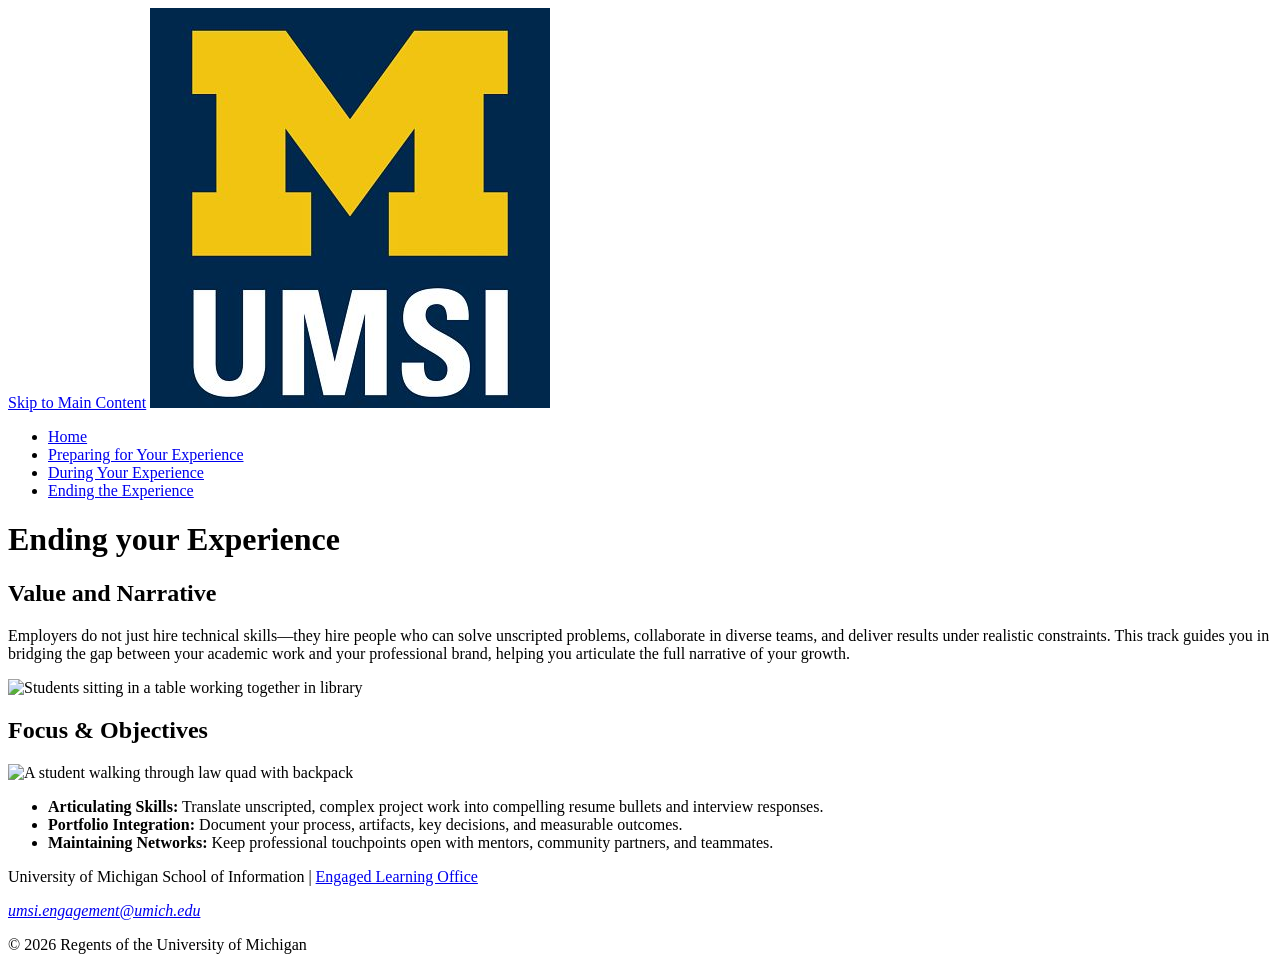
==== ending.html @ 428406ec "Add files via upload" ====
<!DOCTYPE html>
<html lang="en">
<head>
    <meta charset="UTF-8">
    <meta name="viewport" content="width=device-width, initial-scale=1.0">
    <title>Engaged Learning Resources | UMSI</title>

</head>
<body>

    <header>
  <a href = "#main">Skip to Main Content</a>
        <img src="images/UMSI_signature_vertical_informal_solidblue.jpg" alt="UMSI Logo">
        <nav>
            <ul>
                <li><a href = "index.html">Home</a></li>
                <li><a href = "prep.html">Preparing for Your Experience</a></li>
                <li><a href="during.html">During Your Experience</a></li>
                <li><a href="ending.html">Ending the Experience</a></li>
            </ul>
        </nav>
    <h1>Ending your Experience</h1>

    </header>
    <main id="main">
    <section>
      <h2>Value and Narrative</h2>
      <p>
        Employers do not just hire technical skills—they hire people who can solve unscripted problems, collaborate in diverse teams, and deliver results under realistic constraints. 
        This track guides you in bridging the gap between your academic work and your professional brand, helping you articulate the full narrative of your growth.
      </p>

    <img src="images/ending-pic2.jpg" alt="Students sitting in a table working together in library"
        width="500"
        height="700">
    </section>

<section>
    <h2>Focus & Objectives </h2>

    <img src="images/ending-pic1.jpg" alt="A student walking through law quad with backpack"
        width="500"
        height="700">

    <ul>
        <li><strong>Articulating Skills:</strong> Translate unscripted, complex project work into compelling resume bullets and interview responses.</li>
        <li><strong>Portfolio Integration:</strong> Document your process, artifacts, key decisions, and measurable outcomes.</li>
        <li><strong>Maintaining Networks:</strong> Keep professional touchpoints open with mentors, community partners, and teammates.</li>
    </ul>
</section>

        <!-- Content taken & modified from UMGPT with the prompt, "Write me a webpage of intro content to help meet the following requirements - this is for the home page": and then pasted in the client objectives & project requirements"
        UMGPT. (2026). UMGPT ( GPT-5.6 Sol September 7th version) [Large language model]. -->
    </main>
    <footer>
        <p>University of Michigan School of Information | <a href="https://www.si.umich.edu/programs/engaged-learning/about-engaged-learning-office">Engaged Learning Office </a></p>
      <address>
        <a href="mailto:umsi.engagement@umich.edu">umsi.engagement@umich.edu</a>
      </address>
      <p>&copy; 2026 Regents of the University of Michigan</p>
    </footer>
</body>
</html>
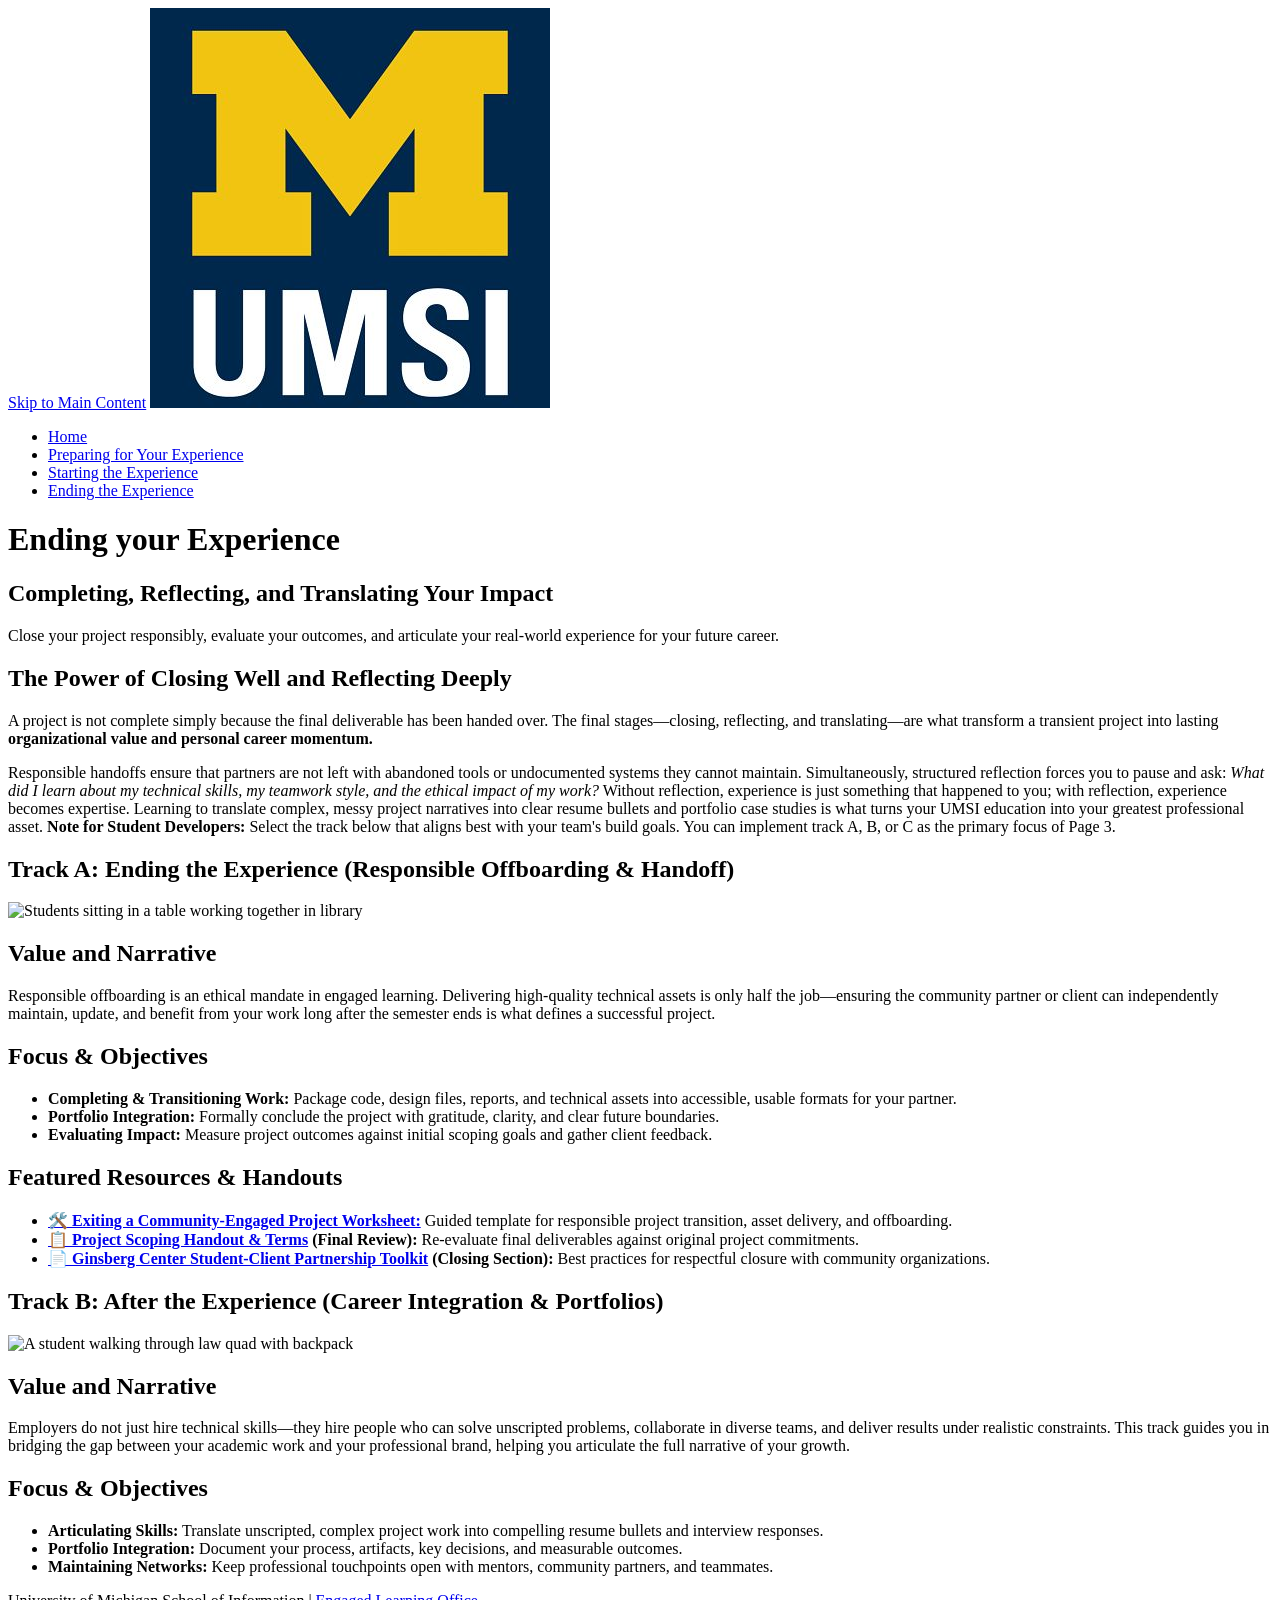
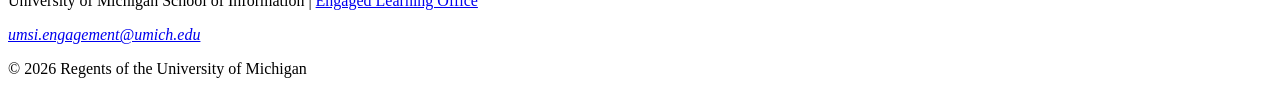
==== commit 886e6dc1: "Add files via upload" ====
--- a/ending.html
+++ b/ending.html
@@ -15,38 +15,85 @@
             <ul>
                 <li><a href = "index.html">Home</a></li>
                 <li><a href = "prep.html">Preparing for Your Experience</a></li>
-                <li><a href="during.html">During Your Experience</a></li>
-                <li><a href="ending.html">Ending the Experience</a></li>
+                <li><a href = "starting.html">Starting the Experience</a></li>
+                <li><a href = "ending.html">Ending the Experience</a></li>
             </ul>
         </nav>
     <h1>Ending your Experience</h1>
 
     </header>
     <main id="main">
+        <section>
+            <h2>Completing, Reflecting, and Translating Your Impact</h2>
+            <p> Close your project responsibly, evaluate your outcomes, and articulate your real-world experience for your future career.</p>
+        </section>
+
+        <section>
+            <h2>The Power of Closing Well and Reflecting Deeply</h2>
+            <p>A project is not complete simply because the final deliverable has been handed over. The final stages—closing, reflecting, and translating—are what transform a transient project into lasting <strong>organizational value and personal career momentum.</strong></p>
+
+            <p>Responsible handoffs ensure that partners are not left with abandoned tools or undocumented systems they cannot maintain. Simultaneously, structured reflection forces you to pause and ask: <i>What did I learn about my technical skills, my teamwork style, and the ethical impact of my work?</i> Without reflection, experience is just something that happened to you; with reflection, experience becomes expertise. 
+                Learning to translate complex, messy project narratives into clear resume bullets and portfolio case studies is what turns your UMSI education into your greatest professional asset.
+                <strong>Note for Student Developers:</strong> Select the track below that aligns best with your team's build goals. You can implement track A, B, or C as the primary focus of Page 3.
+            </p>
+        </section>
+
     <section>
+      <h2>Track A: Ending the Experience (Responsible Offboarding & Handoff)</h2>
+
+      <img src="images/ending-pic2.jpg" alt="Students sitting in a table working together in library"
+      width="500"
+      height="700">
+
       <h2>Value and Narrative</h2>
       <p>
-        Employers do not just hire technical skills—they hire people who can solve unscripted problems, collaborate in diverse teams, and deliver results under realistic constraints. 
-        This track guides you in bridging the gap between your academic work and your professional brand, helping you articulate the full narrative of your growth.
+        Responsible offboarding is an ethical mandate in engaged learning. Delivering high-quality technical assets is only half the job—ensuring the community partner or client can independently maintain, update, and benefit from your work long after the semester ends is what defines a successful project.
       </p>
-
-    <img src="images/ending-pic2.jpg" alt="Students sitting in a table working together in library"
-        width="500"
-        height="700">
     </section>
 
 <section>
     <h2>Focus & Objectives </h2>
 
-    <img src="images/ending-pic1.jpg" alt="A student walking through law quad with backpack"
-        width="500"
-        height="700">
+    <ul>
+        <li><strong>Completing & Transitioning Work:</strong> Package code, design files, reports, and technical assets into accessible, usable formats for your partner.</li>
+        <li><strong>Portfolio Integration:</strong> Formally conclude the project with gratitude, clarity, and clear future boundaries.</li>
+        <li><strong>Evaluating Impact:</strong> Measure project outcomes against initial scoping goals and gather client feedback.</li>
+    </ul>
+</section>
+
+<section>
+    <h2>Featured Resources & Handouts</h2>
 
     <ul>
-        <li><strong>Articulating Skills:</strong> Translate unscripted, complex project work into compelling resume bullets and interview responses.</li>
-        <li><strong>Portfolio Integration:</strong> Document your process, artifacts, key decisions, and measurable outcomes.</li>
-        <li><strong>Maintaining Networks:</strong> Keep professional touchpoints open with mentors, community partners, and teammates.</li>
+        <li><strong><a href="https://docs.google.com/document/d/1-gfg_EZ3T8pa3T0a130Qvtpl1bYoLOVEHSNpGHcJtFA/edit?usp=drive_link">🛠️ Exiting a Community-Engaged Project Worksheet:</a></strong> Guided template for responsible project transition, asset delivery, and offboarding.</li>
+        <li><strong><a href="https://docs.google.com/document/d/1TrEDolwmOIlXgYgAP9VvlOGoYOwFfe6KxzZOgZSVYVw/edit?usp=drive_link">📋 Project Scoping Handout & Terms</a> (Final Review):</strong> Re-evaluate final deliverables against original project commitments.</li>
+        <li><strong><a href="https://ginsberg.umich.edu/article/campus-community-partnerships-toolkit">📄 Ginsberg Center Student-Client Partnership Toolkit</a> (Closing Section):</strong> Best practices for respectful closure with community organizations.</li>
     </ul>
+</section>
+
+<section>
+    <h2>Track B: After the Experience (Career Integration & Portfolios)</h2>
+
+    <img src="images/ending-pic1.jpg" alt="A student walking through law quad with backpack"
+      width="500"
+      height="700">
+
+    <h2>Value and Narrative</h2>
+    <p>
+      Employers do not just hire technical skills—they hire people who can solve unscripted problems, collaborate in diverse teams, and deliver results under realistic constraints. 
+      This track guides you in bridging the gap between your academic work and your professional brand, helping you articulate the full narrative of your growth.
+    </p>
+
+  </section>
+
+<section>
+  <h2>Focus & Objectives </h2>
+
+  <ul>
+      <li><strong>Articulating Skills:</strong> Translate unscripted, complex project work into compelling resume bullets and interview responses.</li>
+      <li><strong>Portfolio Integration:</strong> Document your process, artifacts, key decisions, and measurable outcomes.</li>
+      <li><strong>Maintaining Networks:</strong> Keep professional touchpoints open with mentors, community partners, and teammates.</li>
+  </ul>
 </section>
 
         <!-- Content taken & modified from UMGPT with the prompt, "Write me a webpage of intro content to help meet the following requirements - this is for the home page": and then pasted in the client objectives & project requirements"
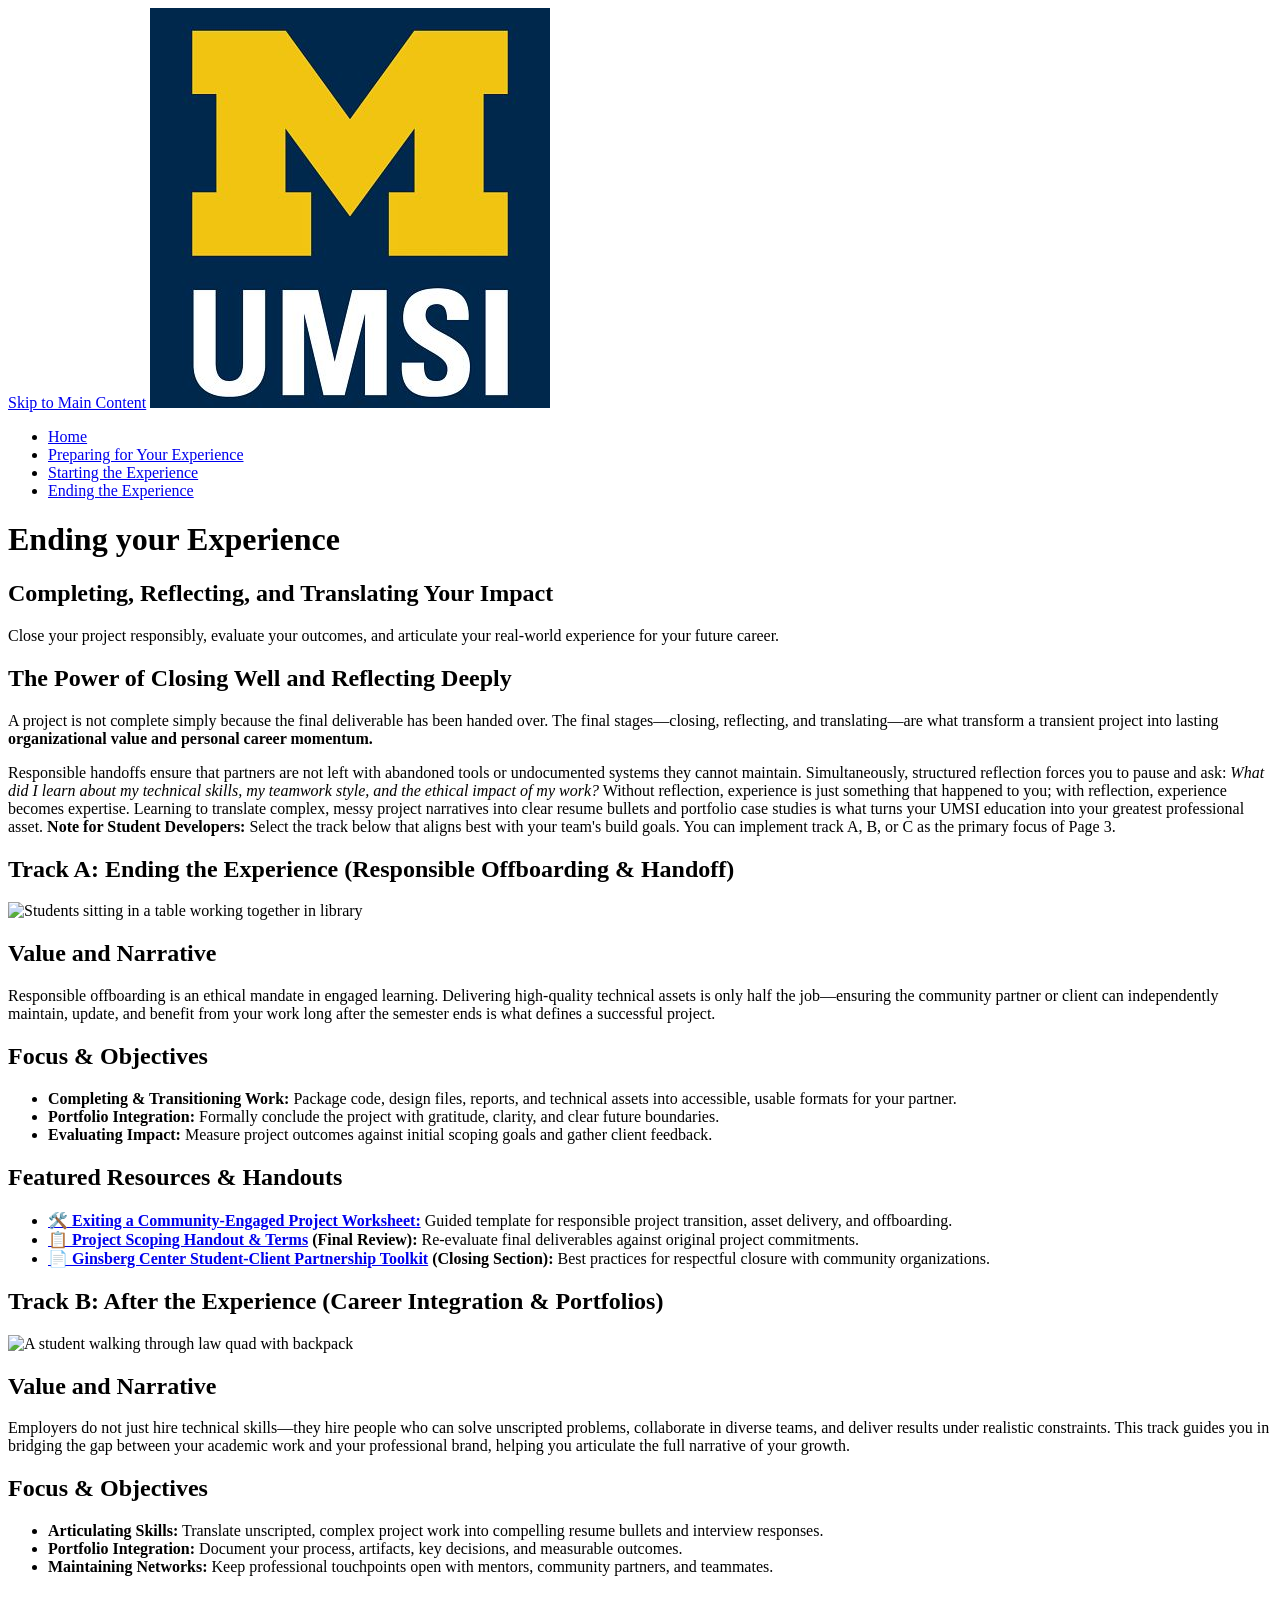
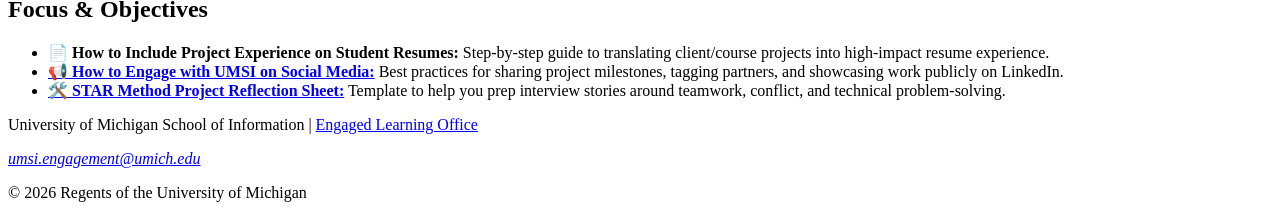
==== commit 0964f8d5: "Add files via upload" ====
--- a/ending.html
+++ b/ending.html
@@ -27,6 +27,7 @@
             <h2>Completing, Reflecting, and Translating Your Impact</h2>
             <p> Close your project responsibly, evaluate your outcomes, and articulate your real-world experience for your future career.</p>
         </section>
+
 
         <section>
             <h2>The Power of Closing Well and Reflecting Deeply</h2>
@@ -95,6 +96,15 @@
       <li><strong>Maintaining Networks:</strong> Keep professional touchpoints open with mentors, community partners, and teammates.</li>
   </ul>
 </section>
+<section>
+    <h2>Focus & Objectives </h2>
+
+    <ul>
+        <li><strong><a heref="https://docs.google.com/document/d/1mjyX6jgqXFrY7SFYaA3J2cTh1ZnHH0FKF5aUKfXzXKo/edit?tab=t.0">📄 How to Include Project Experience on Student Resumes:</a></strong>  Step-by-step guide to translating client/course projects into high-impact resume experience.</li>
+        <li><strong><a href="📢 How to Engage with UMSI on Social Media:">📢 How to Engage with UMSI on Social Media:</a></strong> Best practices for sharing project milestones, tagging partners, and showcasing work publicly on LinkedIn.</li>
+        <li><strong><a href="https://careercenter.umich.edu/content/interviewing-resources">🛠️ STAR Method Project Reflection Sheet:</a></strong> Template to help you prep interview stories around teamwork, conflict, and technical problem-solving.</li>
+    </ul>
+</section>
 
         <!-- Content taken & modified from UMGPT with the prompt, "Write me a webpage of intro content to help meet the following requirements - this is for the home page": and then pasted in the client objectives & project requirements"
         UMGPT. (2026). UMGPT ( GPT-5.6 Sol September 7th version) [Large language model]. -->
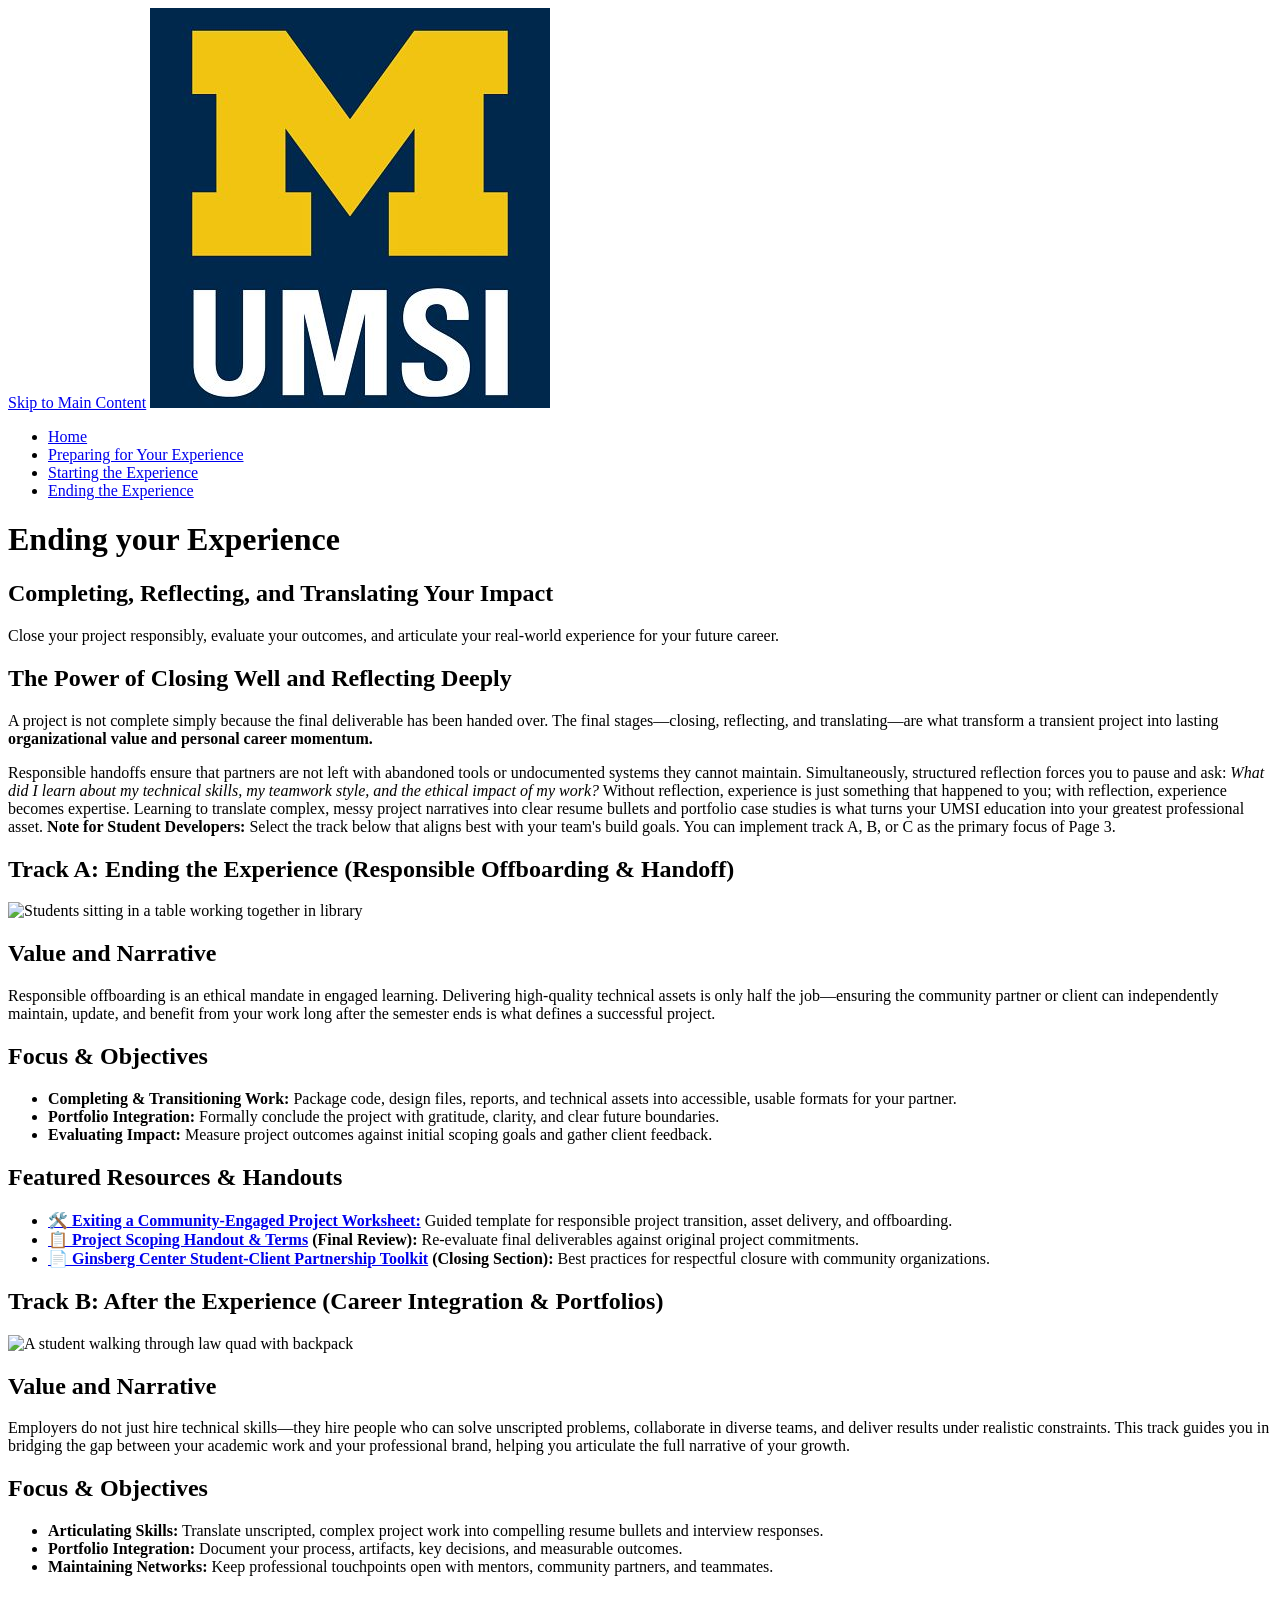
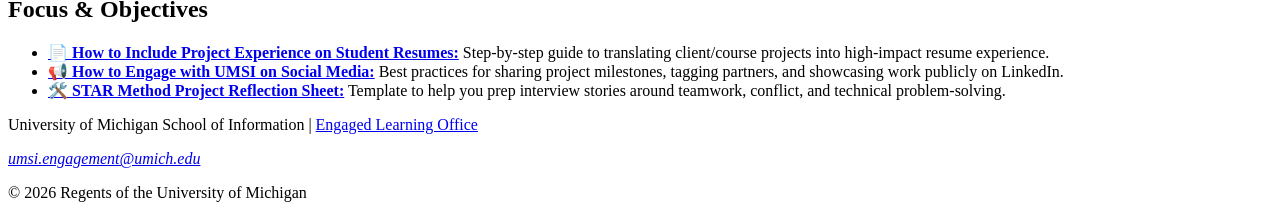
==== commit 1b520a52: "Add files via upload" ====
--- a/ending.html
+++ b/ending.html
@@ -100,8 +100,8 @@
     <h2>Focus & Objectives </h2>
 
     <ul>
-        <li><strong><a heref="https://docs.google.com/document/d/1mjyX6jgqXFrY7SFYaA3J2cTh1ZnHH0FKF5aUKfXzXKo/edit?tab=t.0">📄 How to Include Project Experience on Student Resumes:</a></strong>  Step-by-step guide to translating client/course projects into high-impact resume experience.</li>
-        <li><strong><a href="📢 How to Engage with UMSI on Social Media:">📢 How to Engage with UMSI on Social Media:</a></strong> Best practices for sharing project milestones, tagging partners, and showcasing work publicly on LinkedIn.</li>
+        <li><strong><a href="https://docs.google.com/document/d/1mjyX6jgqXFrY7SFYaA3J2cTh1ZnHH0FKF5aUKfXzXKo/edit?tab=t.0">📄 How to Include Project Experience on Student Resumes:</a></strong>  Step-by-step guide to translating client/course projects into high-impact resume experience.</li>
+        <li><strong><a href="https://docs.google.com/document/d/1jwQg_Y4jECLPHqcyOtJtDTK5x-68KstexfPbh6jXHnA/edit?tab=t.0">📢 How to Engage with UMSI on Social Media:</a></strong> Best practices for sharing project milestones, tagging partners, and showcasing work publicly on LinkedIn.</li>
         <li><strong><a href="https://careercenter.umich.edu/content/interviewing-resources">🛠️ STAR Method Project Reflection Sheet:</a></strong> Template to help you prep interview stories around teamwork, conflict, and technical problem-solving.</li>
     </ul>
 </section>
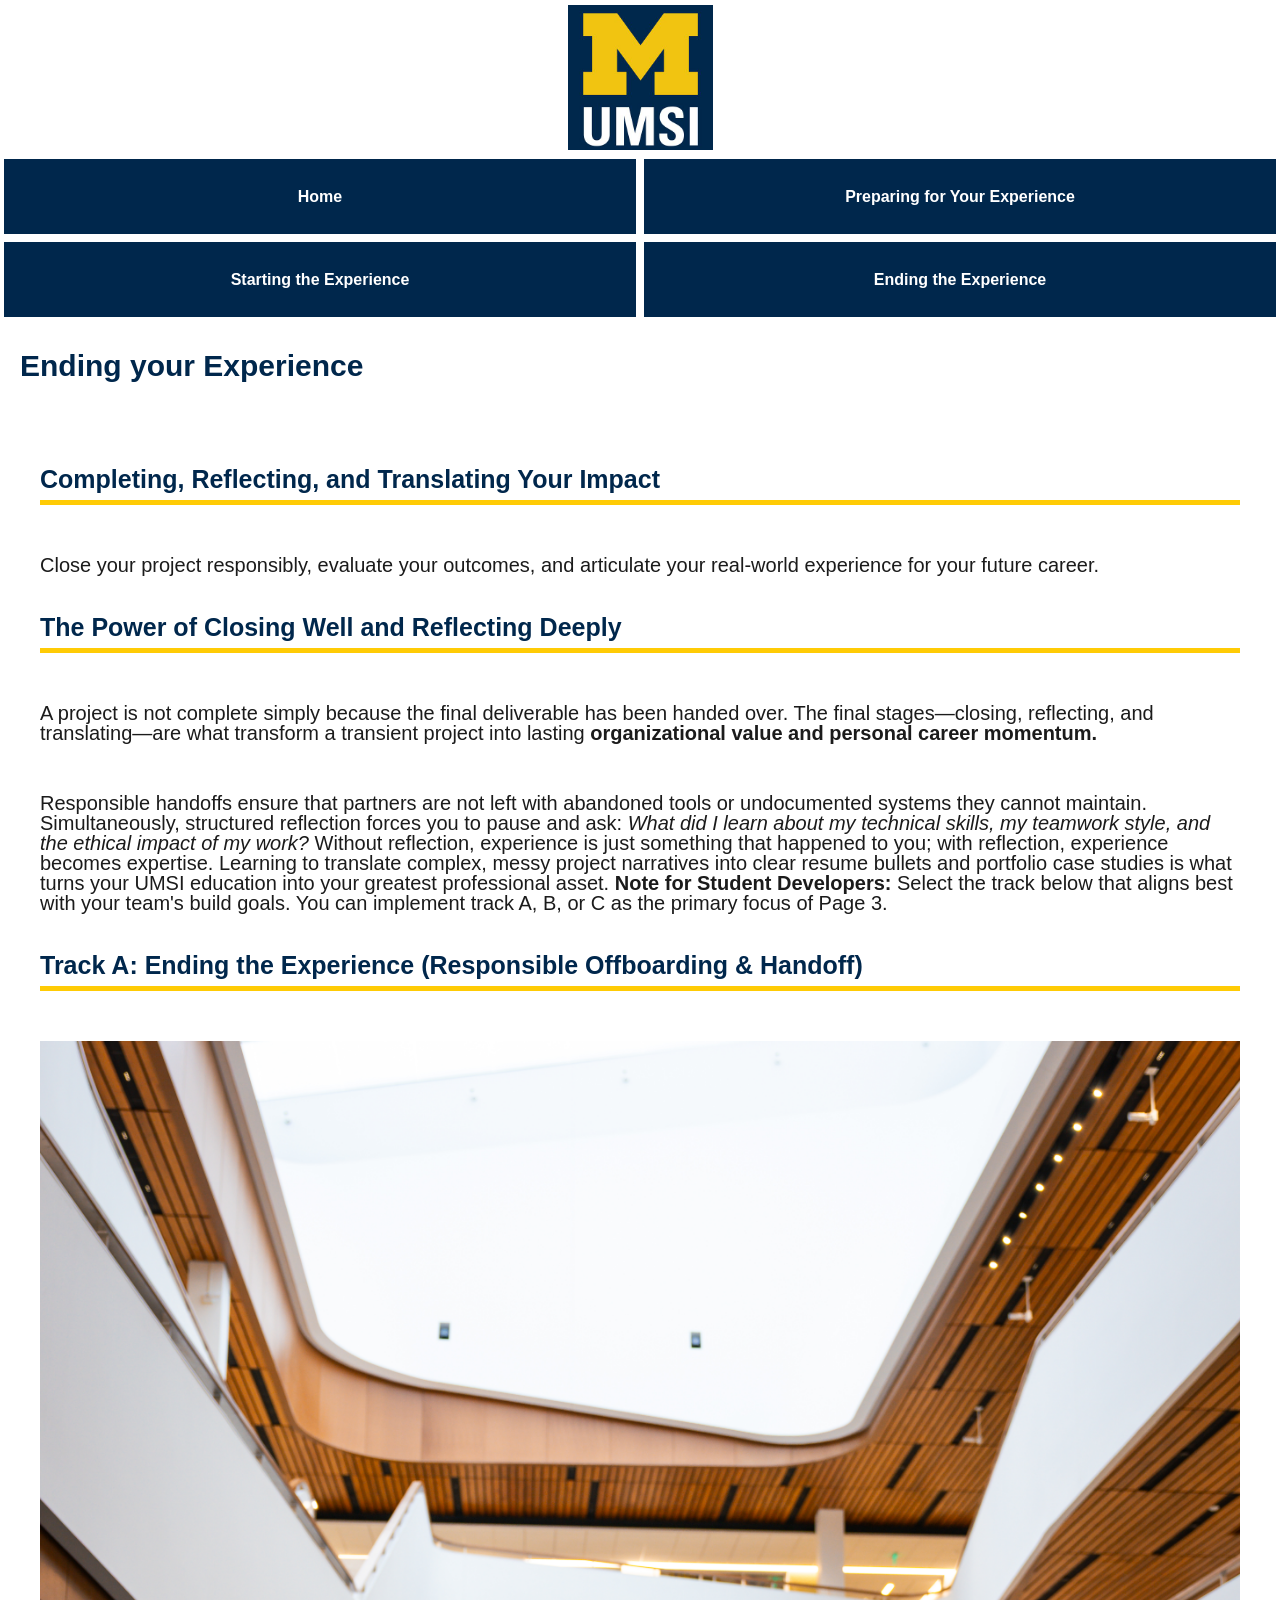
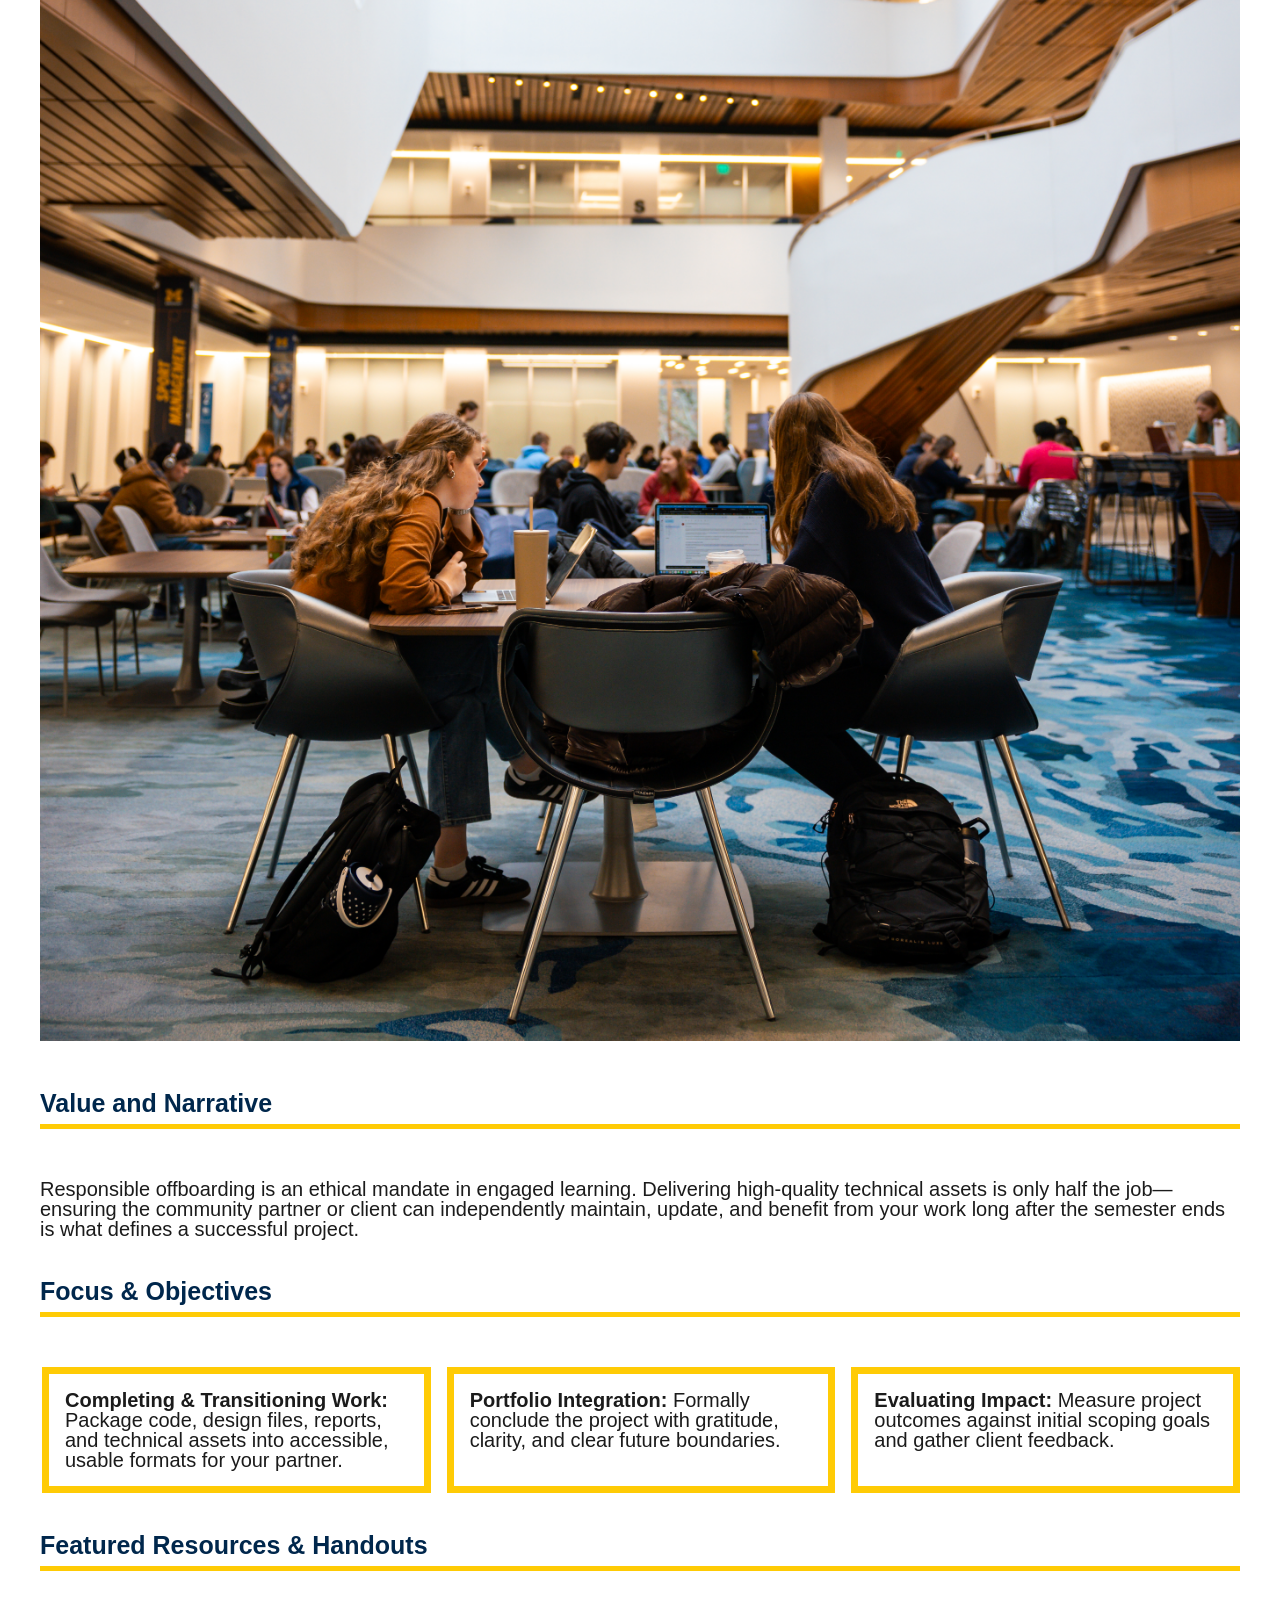
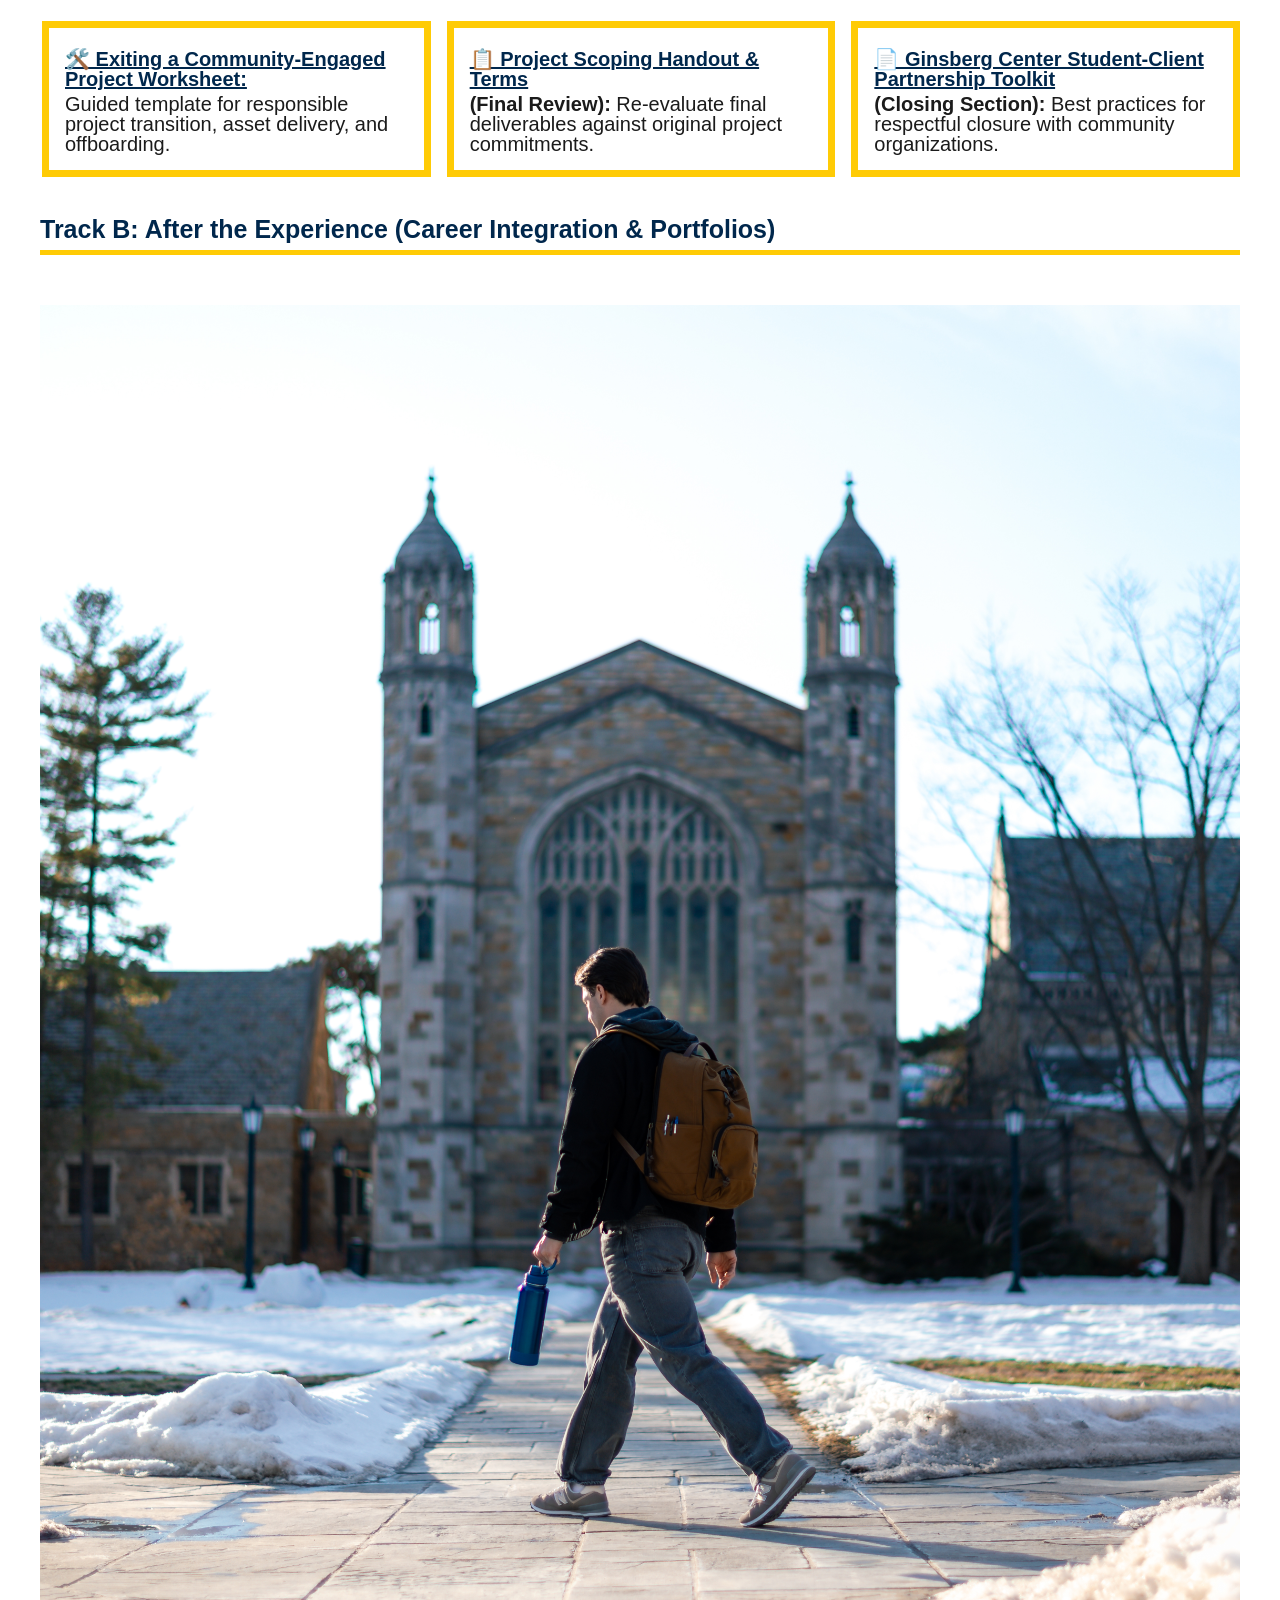
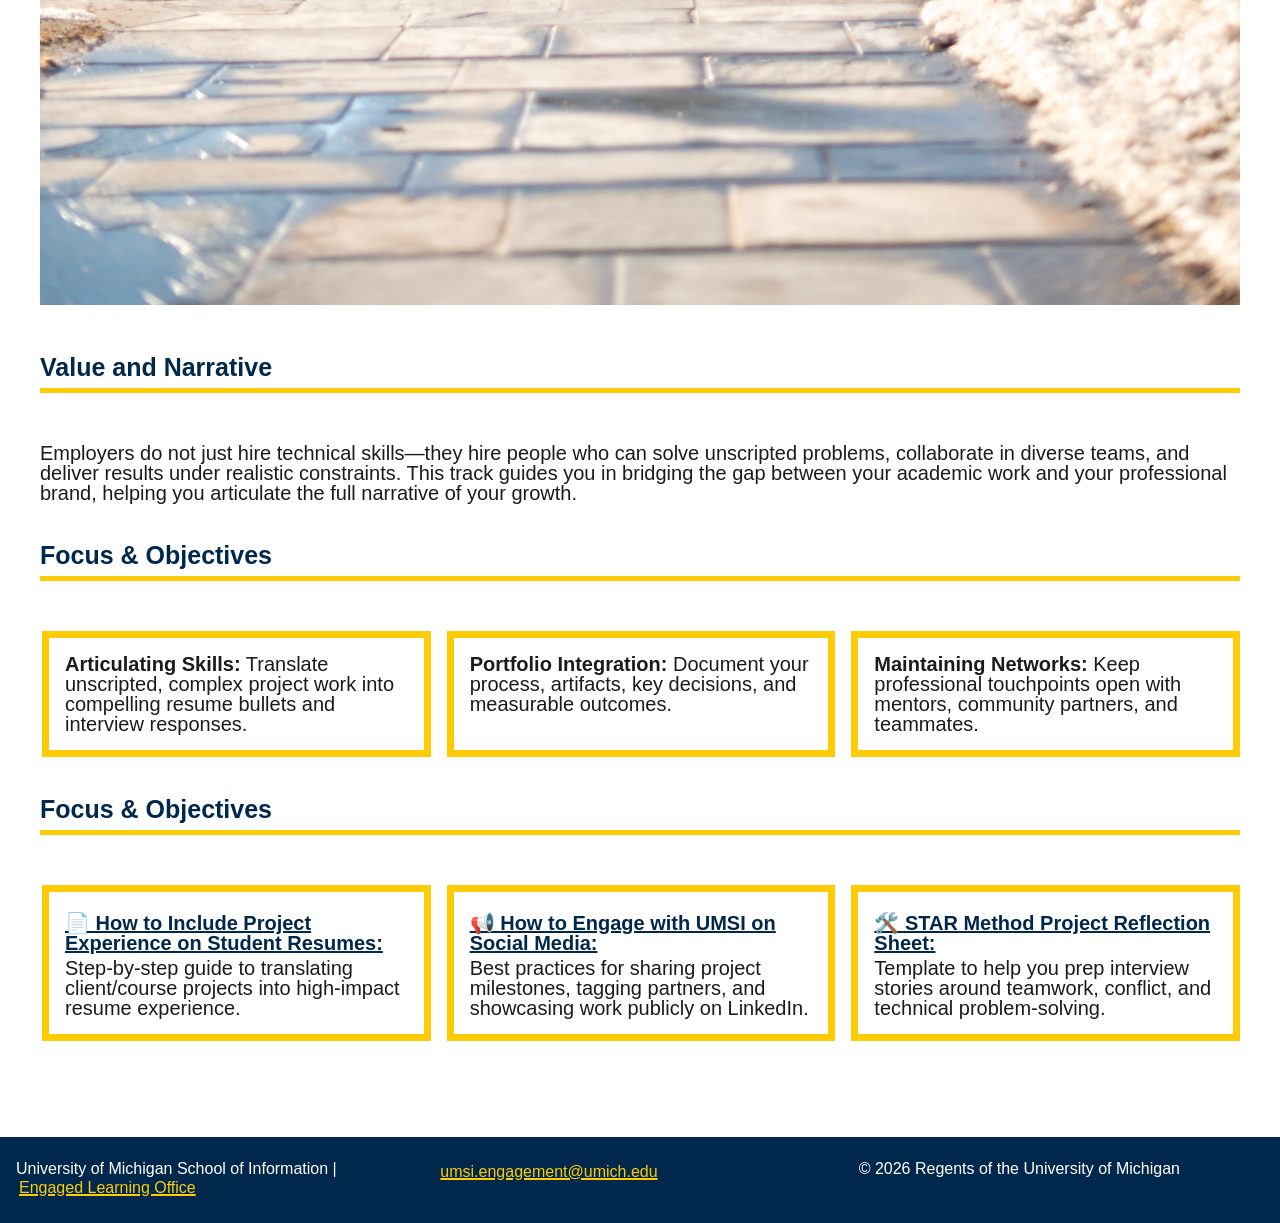
==== commit d5755633: "Add files via upload" ====
--- a/ending.html
+++ b/ending.html
@@ -3,6 +3,8 @@
 <head>
     <meta charset="UTF-8">
     <meta name="viewport" content="width=device-width, initial-scale=1.0">
+    <link rel="stylesheet" href="css/html5reset.css">
+    <link rel="stylesheet" href="css/style.css">
     <title>Engaged Learning Resources | UMSI</title>
 
 </head>
@@ -111,10 +113,10 @@
     </main>
     <footer>
         <p>University of Michigan School of Information | <a href="https://www.si.umich.edu/programs/engaged-learning/about-engaged-learning-office">Engaged Learning Office </a></p>
-      <address>
-        <a href="mailto:umsi.engagement@umich.edu">umsi.engagement@umich.edu</a>
-      </address>
-      <p>&copy; 2026 Regents of the University of Michigan</p>
+    <address>
+        <a href="mailto:umsi.engagement@umich.edu"> umsi.engagement@umich.edu</a>
+    </address>
+    <p>&copy; 2026 Regents of the University of Michigan</p>
     </footer>
 </body>
 </html>
--- a/css/style.css
+++ b/css/style.css
@@ -0,0 +1,320 @@
+body {
+  font-size: 100%;
+  scroll-behavior: smooth;
+  font-family: "Open Sans", "Segoe UI", sans-serif;
+  font-size: 20px;   
+  color: #1b1b1b;
+}
+
+header {
+  display: grid;
+  grid-template-columns: 1fr;
+}
+
+header > a:first-of-type {
+  position: absolute;
+  left: 3px;
+  top: -65px;
+  z-index: 100;
+  padding: 8px 1px;
+  background: #ffcb05;
+  color: #00274c;
+  font-weight: 800;
+}
+
+header > a:first-of-type:focus {
+  top: 8px;
+}
+
+header img {
+  width: 145px;
+  max-width: 80%;
+  padding: 5px;
+  height: auto;
+  margin: 0 auto;
+}
+
+header h1 {
+  padding: 30px 20px;
+}
+
+h1, h2, h3 {
+  font-family: "Open Sans", "Segoe UI", sans-serif;
+  color: #00274c;
+}
+
+h1 { 
+  font-size: 30px; 
+  font-weight: 800; 
+}
+
+h2 { 
+  font-size: 25px;  
+  font-weight: 800; 
+}
+
+h3 { 
+  font-size: 20px; 
+  font-weight: 800; 
+}
+
+nav {
+  background: #00274c;
+}
+
+nav ul{
+  display: grid;
+  grid-template-columns: 1fr 1fr;
+}
+
+nav a {
+  display: grid;
+  place-items: center;
+  min-height: 45px;           
+  padding: 15px 10px;
+  background: #00274c;
+  color: white;
+  font-size: 16px;
+  font-weight: 800;
+  text-decoration: none;
+  border: 4px solid white;
+}
+
+nav a:hover {
+  background:#ffcb05;
+  color: #00274c;
+}
+
+nav a:focus {
+  outline: 5px solid #ffcb05;
+  outline-offset: -5px;
+}
+
+main {
+  width: 100%;
+  max-width: 75rem;
+  margin: 0 auto;
+  padding: 16px;
+}
+
+main section {
+  display: grid;
+  grid-template-columns: repeat(auto-fit, minmax(min(100%, 225px), 1fr));
+  column-gap: 20px;
+  row-gap: 24px;
+  margin-block: 40px;
+  align-items: start;
+  gap: 50px;
+}
+
+main section > h2, main section > p, main section > img,
+main section > iframe, main section > ul, main section > ol,
+main section > section, main section > aside {
+  grid-column: 1 / -1;
+}
+
+main section section {
+  margin-block: 24px;
+}
+
+main section > h2 {
+  padding-bottom: 8px;
+  border-bottom: 5px solid #ffcb05;
+}
+
+main img {
+  display: block;
+  width: 100%;
+  max-width: 100%;
+  height: auto;                
+}
+
+a {
+  color: #00274c;
+  text-decoration: underline;
+  text-underline-offset: 1px;
+  text-decoration-thickness: 2px;
+}
+
+a:hover {
+  background: #ffcb05;
+}
+
+a:focus,
+iframe:focus{
+  outline: 2px solid #00274c;
+  outline-offset: 2px;
+  box-shadow: 0 0 0 1px #ffcb05;
+}
+
+iframe {
+  display: block;
+  width: 100%;
+  max-width: 100%;
+  height: auto;
+  aspect-ratio: 16 / 9;
+}
+
+main ul,
+main ol {
+  padding-left: 24px;
+}
+
+main li {
+  margin-bottom: 8px;
+  padding-left: 4px;
+}
+
+  
+main section > ul:not(article ul) {
+  display: grid;
+  grid-template-columns: repeat(auto-fit, minmax(min(100%, 16rem), 1fr));
+  gap: 16px;
+  padding-left: 2px;
+  list-style: none;
+}
+
+  main section > ul:not(article ul) > li {
+  margin: 0;
+  padding: 16px;
+  border: 7px solid #ffcb05;
+}
+
+main li a {
+  display: inline-block;
+  padding-block: 5px;
+}
+
+article {
+  height: 100%;
+  display: grid;
+  align-content: start;
+  gap: 8px;
+  padding: 9px;
+  border: 7px solid #ffcb05;
+}
+
+article h3 { 
+  margin-bottom: 8px;
+}
+
+main section > article:has(ul, ol) {
+  grid-column: 1 / -1;
+}
+
+article > a {
+  display: grid;
+  place-items: center;
+  min-height: 48px;
+  margin-top: 8px;
+  padding: 10px 16px;
+  background: #00274c;
+  color: white;
+  font-weight: 700;
+  text-align: center;
+  text-decoration: none;
+}
+
+article > a:hover {
+  background: #ffcb05;
+  color: #00274c;
+}
+
+article h3 a {
+  display: inline-block;
+  padding-block: 5px;
+}
+
+aside {
+  display: grid;
+  gap: 16px;
+  padding: 25px 16px;
+  border: 5px #00274c solid;
+  color: #00274c;
+}
+
+aside h2 {
+  color: #00274c;
+  border-bottom: 5px solid #ffcb05;
+  padding-bottom: 8px;
+}
+
+aside p { 
+  margin: 10px; 
+}
+
+aside div a {
+  display: grid;
+  place-items: center;
+  min-height: 48px;
+  padding: 10px 16px;
+  border: 5px solid #ffcb05;
+  color: #00274c;
+  font-weight: 700;
+  text-align: center;
+  text-decoration: none;
+}
+  
+aside div a:hover {
+  background: #ffcb05;
+}
+
+aside a {
+  color: #00274c;
+  font-weight: bold; 
+}
+
+aside a:hover {
+  color: #00274c;
+}
+
+aside a:focus {
+  outline-color: white;
+}
+  
+footer {
+  display: grid;
+  grid-template-columns: repeat(auto-fit, minmax(min(100%, 14rem), 1fr));
+  gap: 16px;
+  margin-top: 40px;
+  padding: 24px  16px;
+  background: #00274c;
+  color: white;
+  font-size: 16px;
+}
+
+footer p { 
+  margin: 0; 
+}
+
+footer address {
+  font-style: normal;
+}
+
+footer a {
+  display: inline-block;
+  padding-block: 5px;
+  padding: 3px;
+  color: #ffcb05;
+}
+
+footer a:hover {
+  background:#ffcb05;
+  color: #00274c;
+}
+
+footer a:focus {
+  outline-color: white;
+  box-shadow: none;
+}
+
+@media (prefers-reduced-motion: reduce) {
+  html { 
+    scroll-behavior: auto; 
+  }
+  * { 
+    transition: none !important; 
+    animation: none !important; 
+  }
+}
+
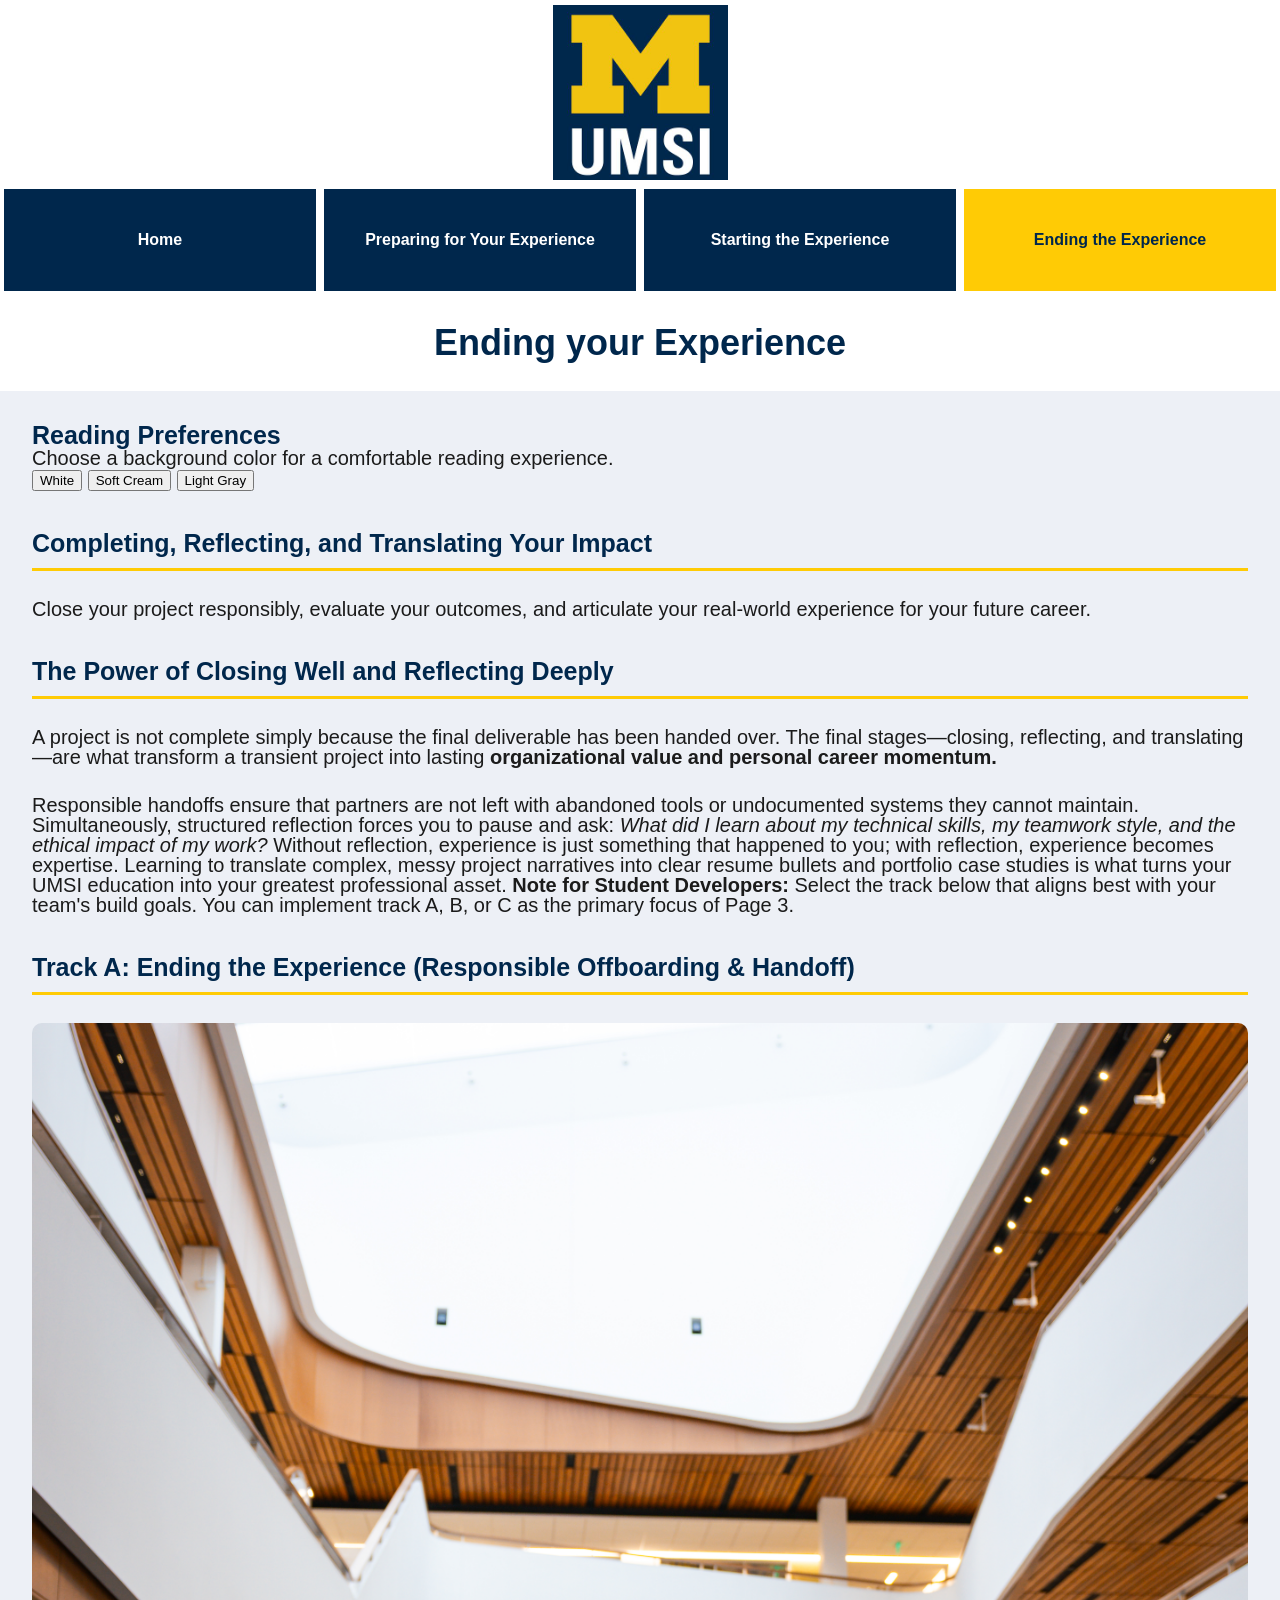
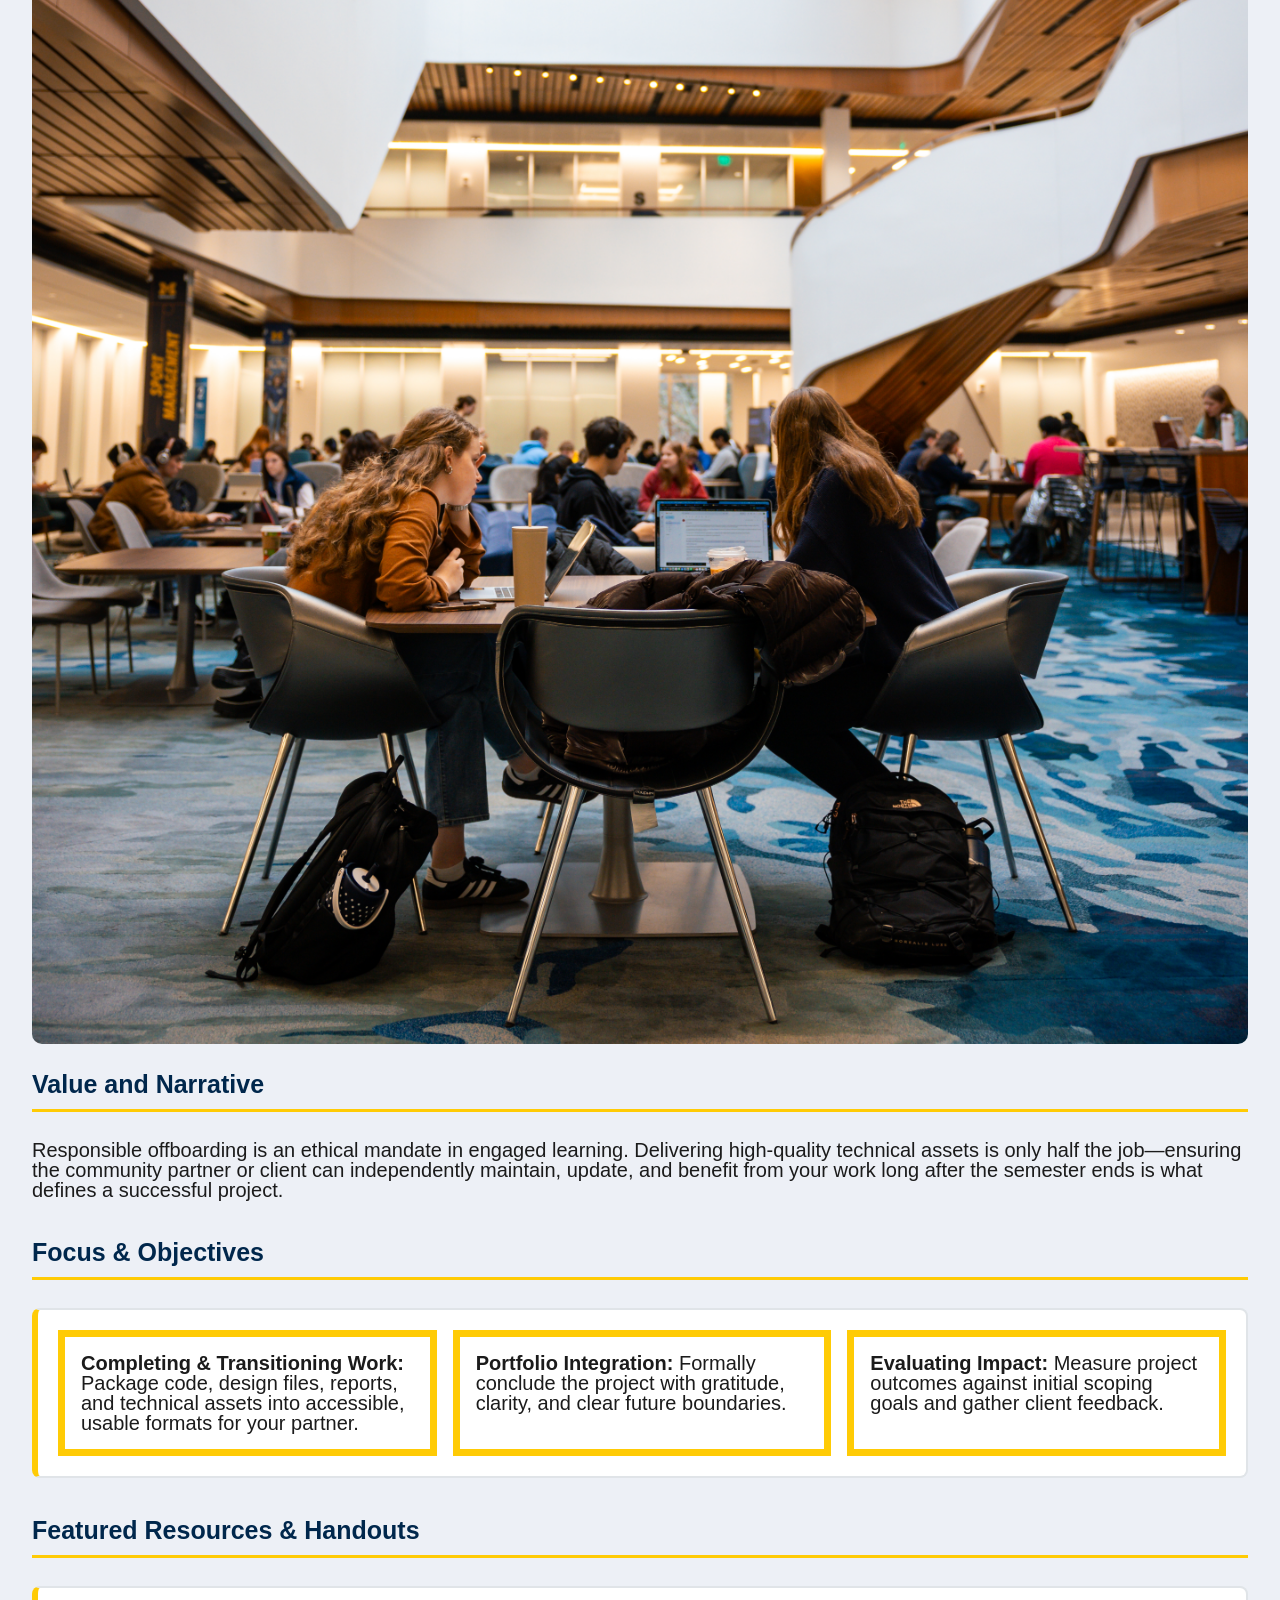
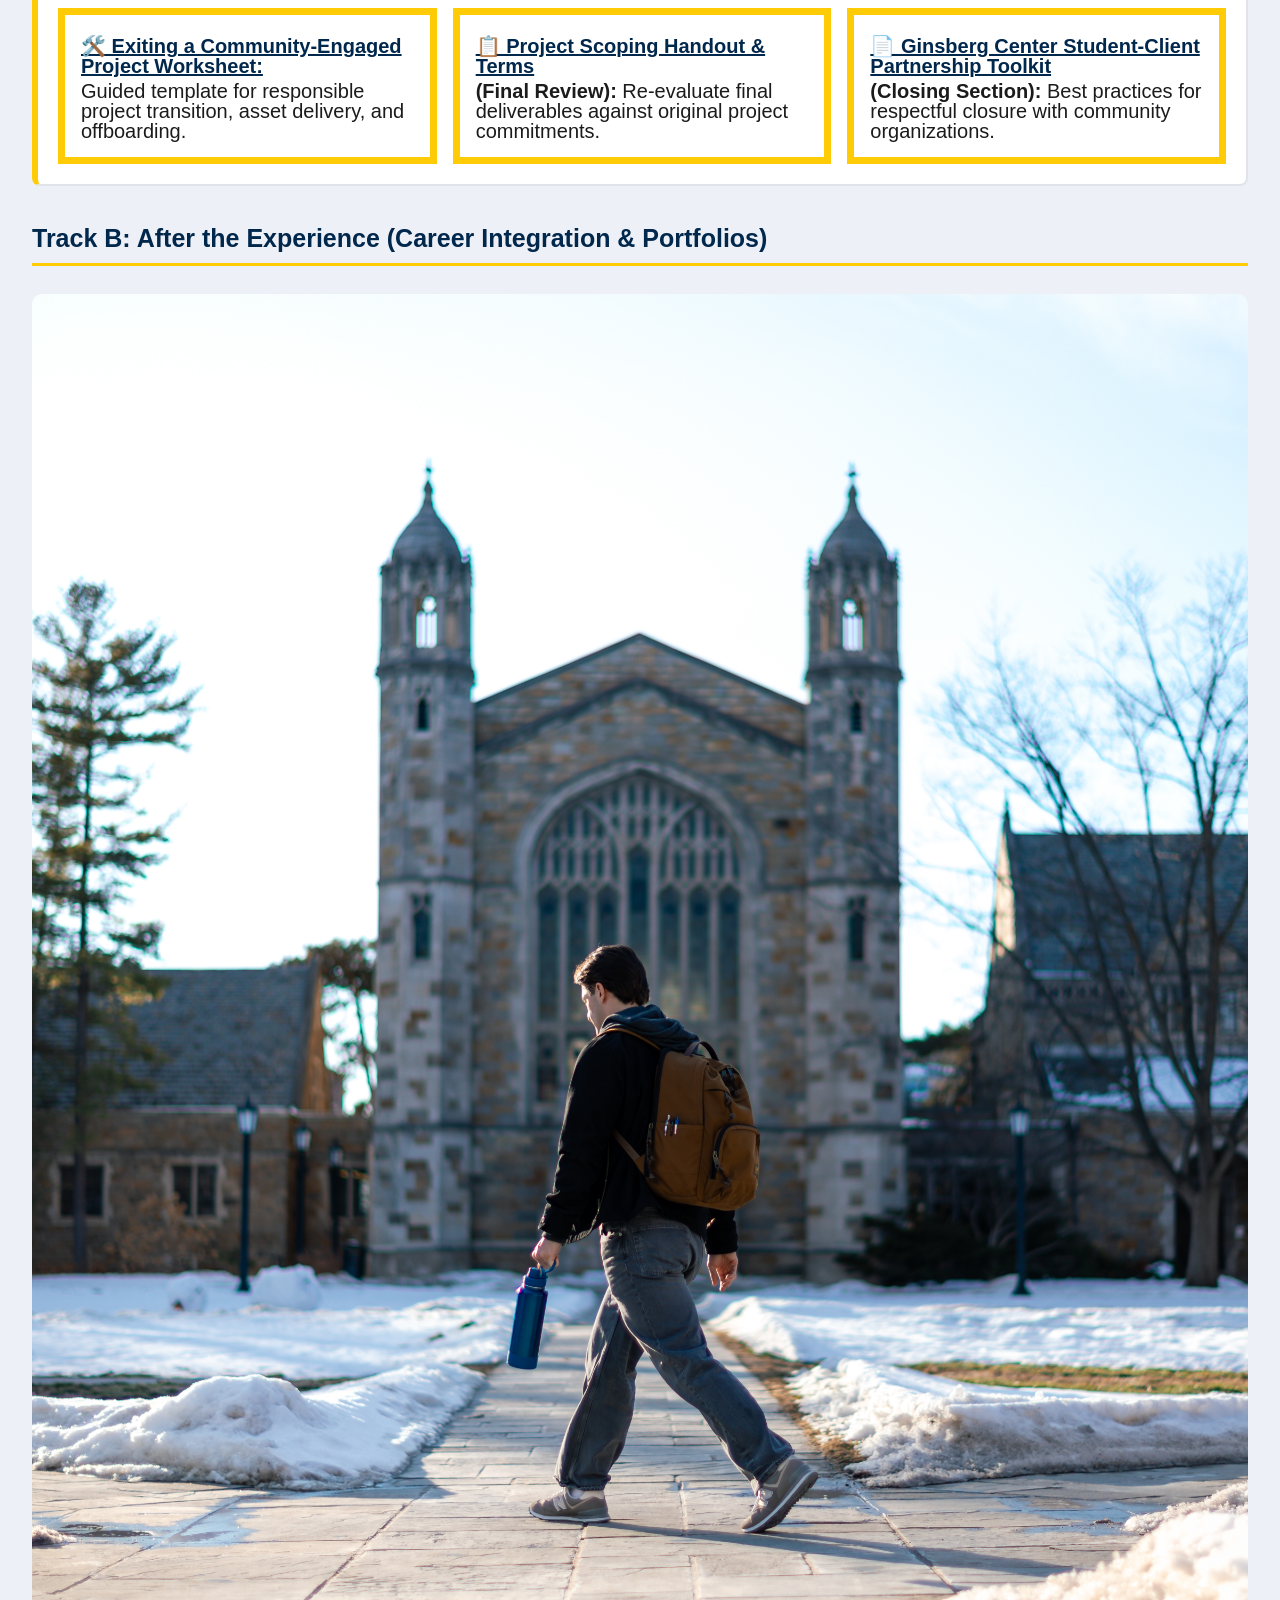
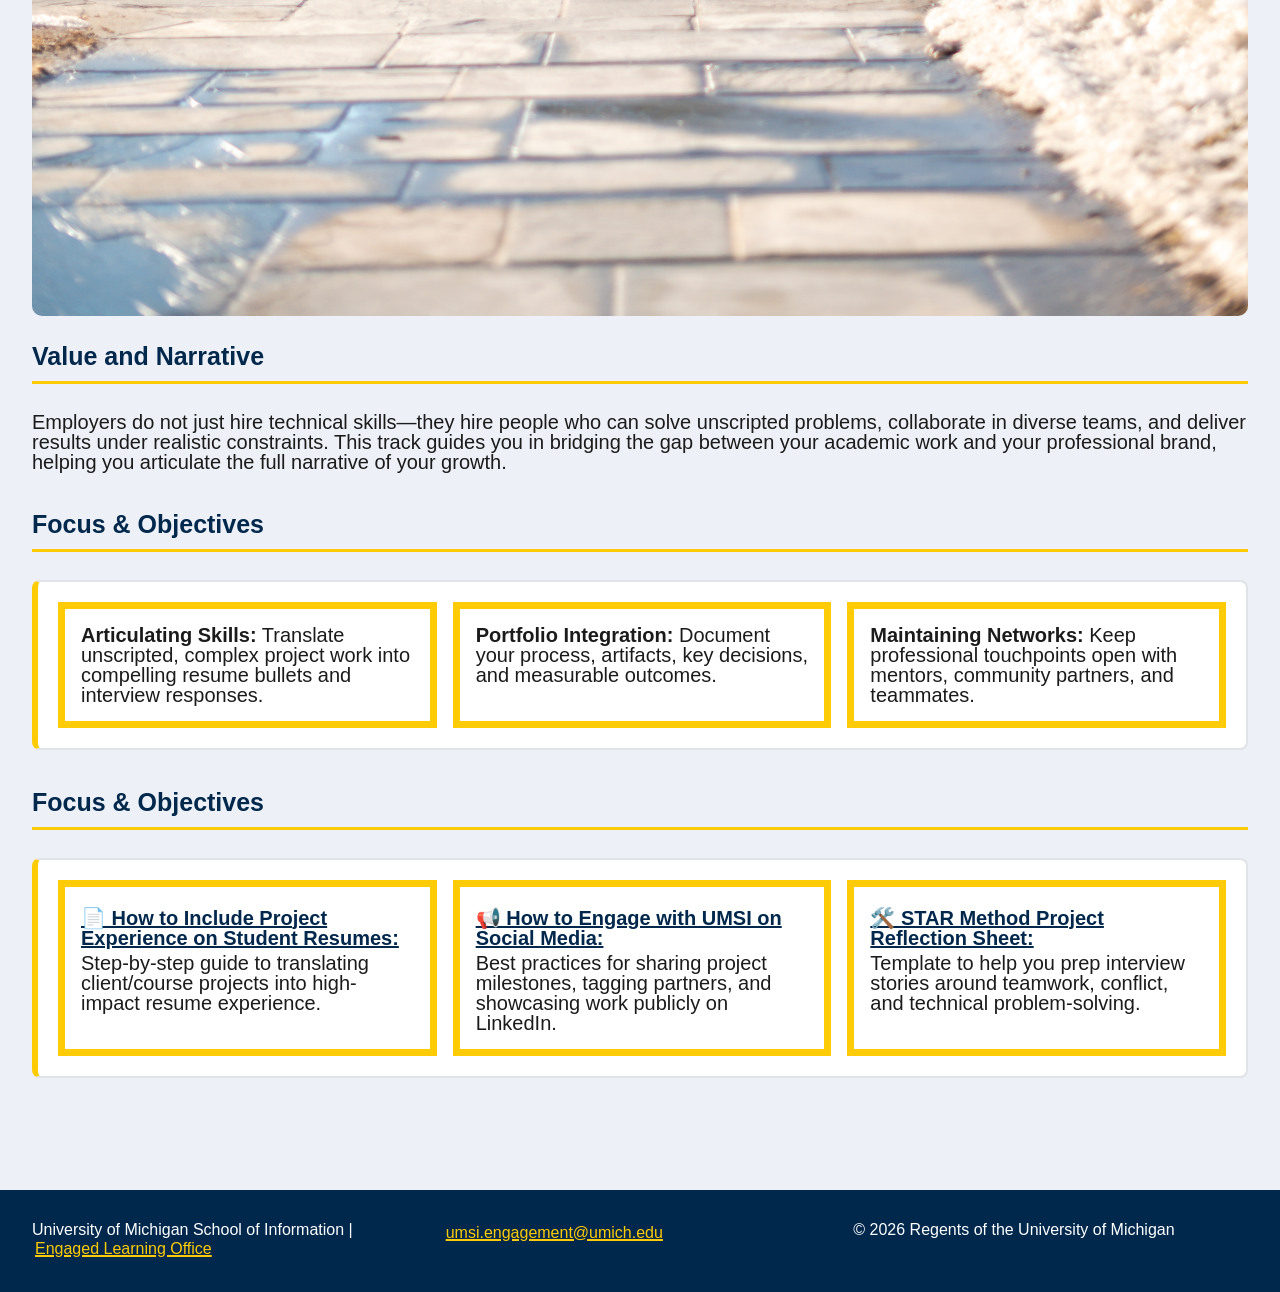
==== commit 3d186cc8: "Add files via upload" ====
--- a/ending.html
+++ b/ending.html
@@ -5,7 +5,7 @@
     <meta name="viewport" content="width=device-width, initial-scale=1.0">
     <link rel="stylesheet" href="css/html5reset.css">
     <link rel="stylesheet" href="css/style.css">
-    <title>Engaged Learning Resources | UMSI</title>
+    <title>Ending Your Experience | UMSI Engaged Learning</title>
 
 </head>
 <body>
@@ -18,13 +18,32 @@
                 <li><a href = "index.html">Home</a></li>
                 <li><a href = "prep.html">Preparing for Your Experience</a></li>
                 <li><a href = "starting.html">Starting the Experience</a></li>
-                <li><a href = "ending.html">Ending the Experience</a></li>
+                <li><a href = "ending.html" aria-current="page">Ending the Experience</a></li>
             </ul>
         </nav>
     <h1>Ending your Experience</h1>
 
     </header>
     <main id="main">
+        <div class="reading-preferences">
+            <h2>Reading Preferences</h2>
+            <p>Choose a background color for a comfortable reading experience.</p>
+    
+            <div class="color-buttons">
+                <button type="button" onclick="changeBackground('#ffffff')">
+                    White
+                </button>
+    
+                <button type="button" onclick="changeBackground('#fff4d5')">
+                    Soft Cream
+                </button>
+    
+                <button type="button" onclick="changeBackground('#e8edf2')">
+                    Light Gray
+                </button>
+            </div>
+        </div>
+
         <section>
             <h2>Completing, Reflecting, and Translating Your Impact</h2>
             <p> Close your project responsibly, evaluate your outcomes, and articulate your real-world experience for your future career.</p>
@@ -113,10 +132,19 @@
     </main>
     <footer>
         <p>University of Michigan School of Information | <a href="https://www.si.umich.edu/programs/engaged-learning/about-engaged-learning-office">Engaged Learning Office </a></p>
-    <address>
-        <a href="mailto:umsi.engagement@umich.edu"> umsi.engagement@umich.edu</a>
-    </address>
-    <p>&copy; 2026 Regents of the University of Michigan</p>
+        <address>
+            <a href="mailto:umsi.engagement@umich.edu"> umsi.engagement@umich.edu</a>
+        </address>
+        <p>&copy; <span id="year"></span> Regents of the University of Michigan</p>
+        <script>
+            document.getElementById("year").innerHTML = new Date().getFullYear();
+        </script>
     </footer>
+    
+    <script>
+        function changeBackground(color) {
+            document.querySelector("body").style.backgroundColor = color;
+        }
+    </script>
 </body>
 </html>
--- a/css/style.css
+++ b/css/style.css
@@ -4,11 +4,13 @@
   font-family: "Open Sans", "Segoe UI", sans-serif;
   font-size: 20px;   
   color: #1b1b1b;
+  background-color: #edf0f6;
 }
 
 header {
   display: grid;
   grid-template-columns: 1fr;
+  background-color: white;
 }
 
 header > a:first-of-type {
@@ -90,6 +92,11 @@
   outline-offset: -5px;
 }
 
+nav a[aria-current="page"] {
+  background-color: #ffcb05;
+  color: #00274c;
+}
+
 main {
   width: 100%;
   max-width: 75rem;
@@ -99,12 +106,10 @@
 
 main section {
   display: grid;
-  grid-template-columns: repeat(auto-fit, minmax(min(100%, 225px), 1fr));
-  column-gap: 20px;
-  row-gap: 24px;
+  grid-template-columns: 1fr;
+  gap: 24px;
   margin-block: 40px;
   align-items: start;
-  gap: 50px;
 }
 
 main section > h2, main section > p, main section > img,
@@ -118,8 +123,8 @@
 }
 
 main section > h2 {
-  padding-bottom: 8px;
-  border-bottom: 5px solid #ffcb05;
+  padding-bottom: 12px;
+  border-bottom: 3px solid #ffcb05;
 }
 
 main img {
@@ -127,6 +132,10 @@
   width: 100%;
   max-width: 100%;
   height: auto;                
+}
+
+main img, main iframe {
+  border-radius: 10px;
 }
 
 a {
@@ -168,10 +177,15 @@
   
 main section > ul:not(article ul) {
   display: grid;
-  grid-template-columns: repeat(auto-fit, minmax(min(100%, 16rem), 1fr));
+  grid-template-columns: 1fr;
   gap: 16px;
   padding-left: 2px;
   list-style: none;
+  background-color: white;
+  border: 2px solid #e0e4e8;
+  border-left: 6px solid #ffcb05;
+  border-radius: 8px;
+  padding: 20px;
 }
 
   main section > ul:not(article ul) > li {
@@ -186,12 +200,16 @@
 }
 
 article {
-  height: 100%;
   display: grid;
   align-content: start;
-  gap: 8px;
-  padding: 9px;
-  border: 7px solid #ffcb05;
+  gap: 12px;
+  padding: 16px;
+  border: 2px solid #faf9f1;
+  box-sizing: border-box;
+  background-color: white;
+  border-left: 6px solid #ffcb05;
+  border-radius: 10px;
+  box-shadow: 0 3px 10px rgba(5, 31, 55, 0.08);
 }
 
 article h3 { 
@@ -215,6 +233,11 @@
   text-decoration: none;
 }
 
+article:hover {
+  box-shadow: 0 6px 16px rgba(0, 39, 76, 0.14);
+  transform: translateY(-3px);
+}
+
 article > a:hover {
   background: #ffcb05;
   color: #00274c;
@@ -228,9 +251,11 @@
 aside {
   display: grid;
   gap: 16px;
-  padding: 25px 16px;
-  border: 5px #00274c solid;
-  color: #00274c;
+  padding: 28px;
+  border: 4px solid #00274c;;
+  color: #00274c;
+  background-color: #ffffff;
+  border-radius: 10px;
 }
 
 aside h2 {
@@ -272,9 +297,14 @@
   outline-color: white;
 }
   
+
+article > a, aside div a, .home-button {
+  border-radius: 6px;
+}
+
 footer {
   display: grid;
-  grid-template-columns: repeat(auto-fit, minmax(min(100%, 14rem), 1fr));
+  grid-template-columns: 1fr;
   gap: 16px;
   margin-top: 40px;
   padding: 24px  16px;
@@ -318,3 +348,214 @@
   }
 }
 
+/* tablet view */
+@media screen and (min-width: 768px) {
+
+  nav ul {
+    grid-template-columns: repeat(4, minmax(0, 1fr));
+  }
+
+  nav a {
+    min-height: 72px;
+    text-align: center;
+  }
+
+  header img {
+    width: 175px;
+  }
+
+  header h1 {
+    font-size: 36px;
+    text-align: center;
+  }
+
+  main {
+    width: 100%;
+    max-width: none;
+    margin: 0;
+    padding: 24px;
+    box-sizing: border-box;
+  }
+
+  main section {
+    grid-template-columns: repeat(2, minmax(0, 1fr));
+    gap: 24px;
+  }
+
+  main section > h2,
+  main section > p {
+    grid-column: 1 / -1;
+  }
+
+  main section > img {
+    grid-column: 1 / -1;
+    width: 100%;
+    max-width: 100%;
+    height: auto;
+    justify-self: center;
+  }
+
+  main section > ul:not(article ul) {
+    grid-template-columns: repeat(2, minmax(0, 1fr));
+  }
+
+  article {
+    padding: 18px;
+  }
+
+  footer {
+    grid-template-columns: repeat(2, minmax(0, 1fr));
+    padding: 28px 24px;
+  }
+}
+/* 
+/* desktop view */
+@media screen and (min-width: 1024px) {
+
+  main {
+    padding: 32px;
+  }
+
+  main section {
+    grid-template-columns: repeat(3, minmax(0, 1fr));
+    gap: 28px;
+  }
+
+  main section > h2, main section > p, main section > img, main section > ul,
+  main section > ol, main section > iframe {
+    grid-column: 1 / -1;
+  }
+
+  main section > ul:not(article ul) {
+    grid-template-columns: repeat(3, minmax(0, 1fr));
+  }
+
+  article {
+      padding: 22px;
+  }
+
+  footer {
+    grid-template-columns: repeat(3, minmax(0, 1fr));
+    padding: 32px;
+  }
+} 
+
+/* 404 Page */
+.main-four {
+  display: grid;
+  grid-template-columns: 1fr;
+  justify-items: center;
+  align-content: center;
+  text-align: center;
+  gap: 15px;
+  padding: 40px 20px;
+  min-height: 55vh;
+}
+
+.main-four > h1 {
+  font-size: 60px;
+  color: #00274c;
+  font-weight: 800;
+}
+
+.main-four > h2 {
+  font-size: 26px;
+}
+
+.main-four > p {
+  max-width: 600px;
+  line-height: 1.6;
+}
+
+.main-four > a {
+  display: inline-block;
+  padding: 10px 20px;
+  background: #00274c;
+  color: white;
+  text-decoration: none;
+  border: 3px solid #ffcb05;
+  border-radius: 6px;
+}
+
+.main-four > a:hover {
+  background: #ffcb05;
+  color: #00274c;
+}
+
+.main-four > a:focus {
+  outline: 3px solid #00274c;
+  outline-offset: 4px;
+}
+
+/* javascript part of project */
+.stage-finder {
+  border: 4px solid #00274c;
+  border-radius: 10px;
+  padding: 24px;
+}
+
+.stage-finder-content {
+  display: grid;
+  grid-template-columns: 1fr;
+  gap: 16px;
+}
+
+.stage-finder label {
+  font-weight: 700;
+  color: #00274c;
+}
+
+.stage-finder select {
+  width: 100%;
+  padding: 12px;
+  border: 2px solid #00274c;
+  border-radius: 6px;
+  background-color: white;
+  color: #00274c;
+  font: inherit;
+  font-size: 18px;
+}
+
+.stage-finder select:focus {
+  outline: 3px solid #ffcb05;
+  outline-offset: 3px;
+}
+
+#stage-result {
+  background-color: white;
+  border-left: 6px solid #ffcb05;
+  padding: 20px;
+  border-radius: 6px;
+}
+
+#stage-result h3 {
+  margin-bottom: 12px;
+}
+
+#stage-result p {
+  margin-bottom: 16px;
+}
+
+#stage-result a {
+  display: inline-block;
+  padding: 10px 16px;
+  background-color: #00274c;
+  color: white;
+  text-decoration: none;
+  font-weight: 700;
+  border-radius: 6px;
+}
+
+#stage-result a:hover {
+  background-color: #ffcb05;
+  color: #00274c;
+}
+
+#stage-result a:focus {
+  outline: 3px solid #00274c;
+  outline-offset: 3px;
+}
+
+main section.stage-finder {
+  grid-template-columns: 1fr;
+}
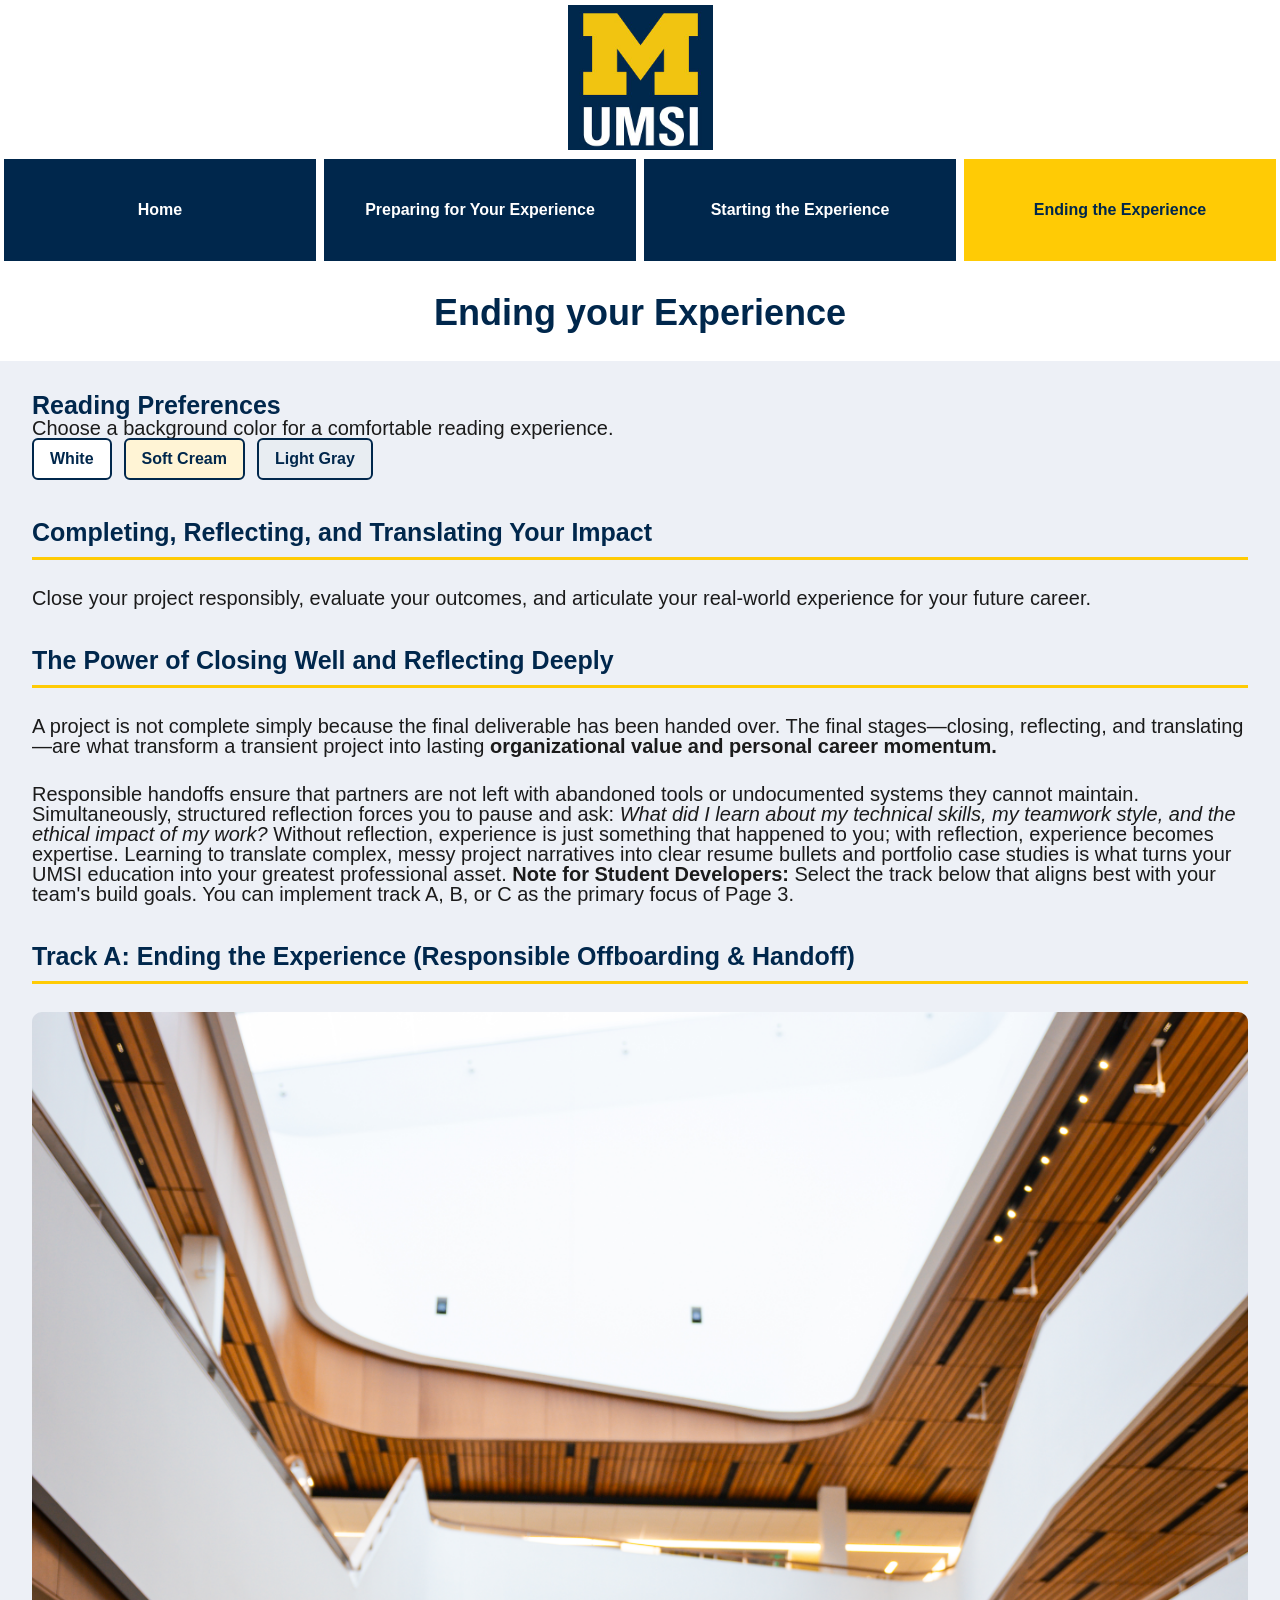
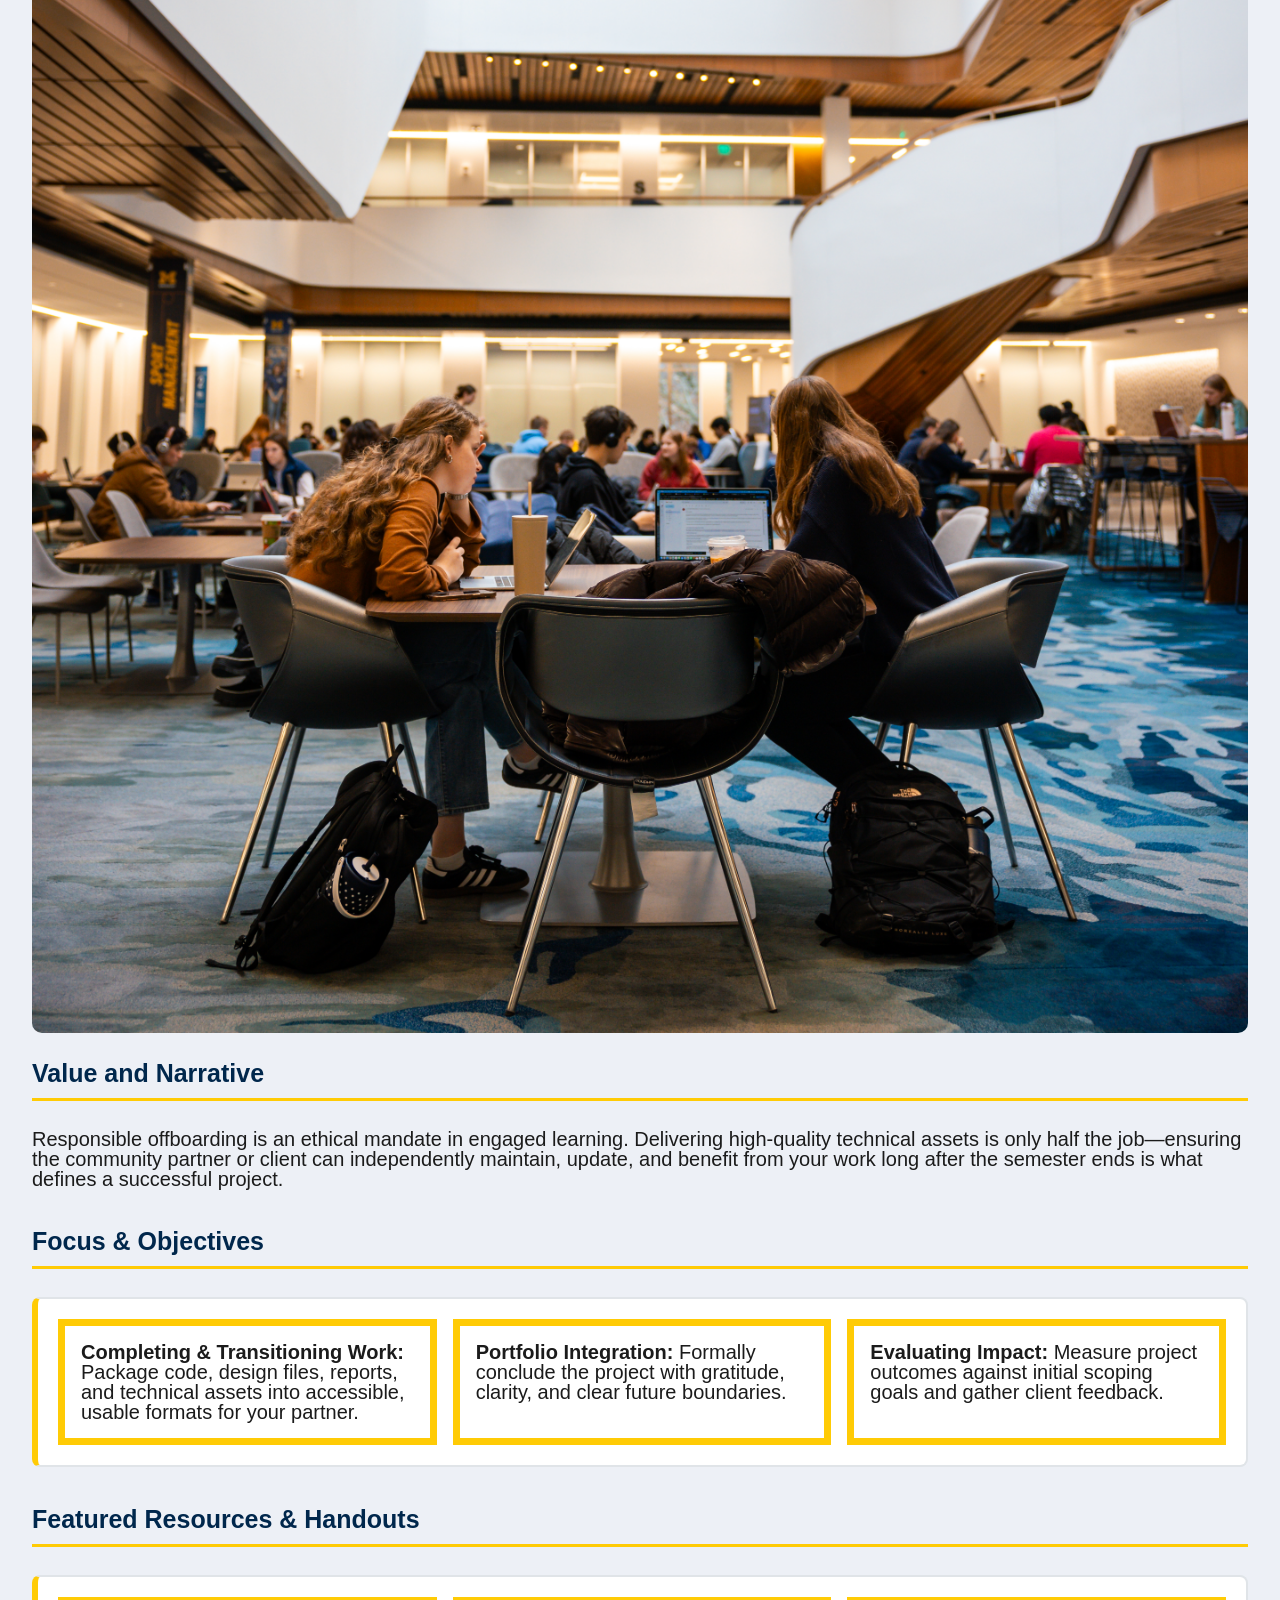
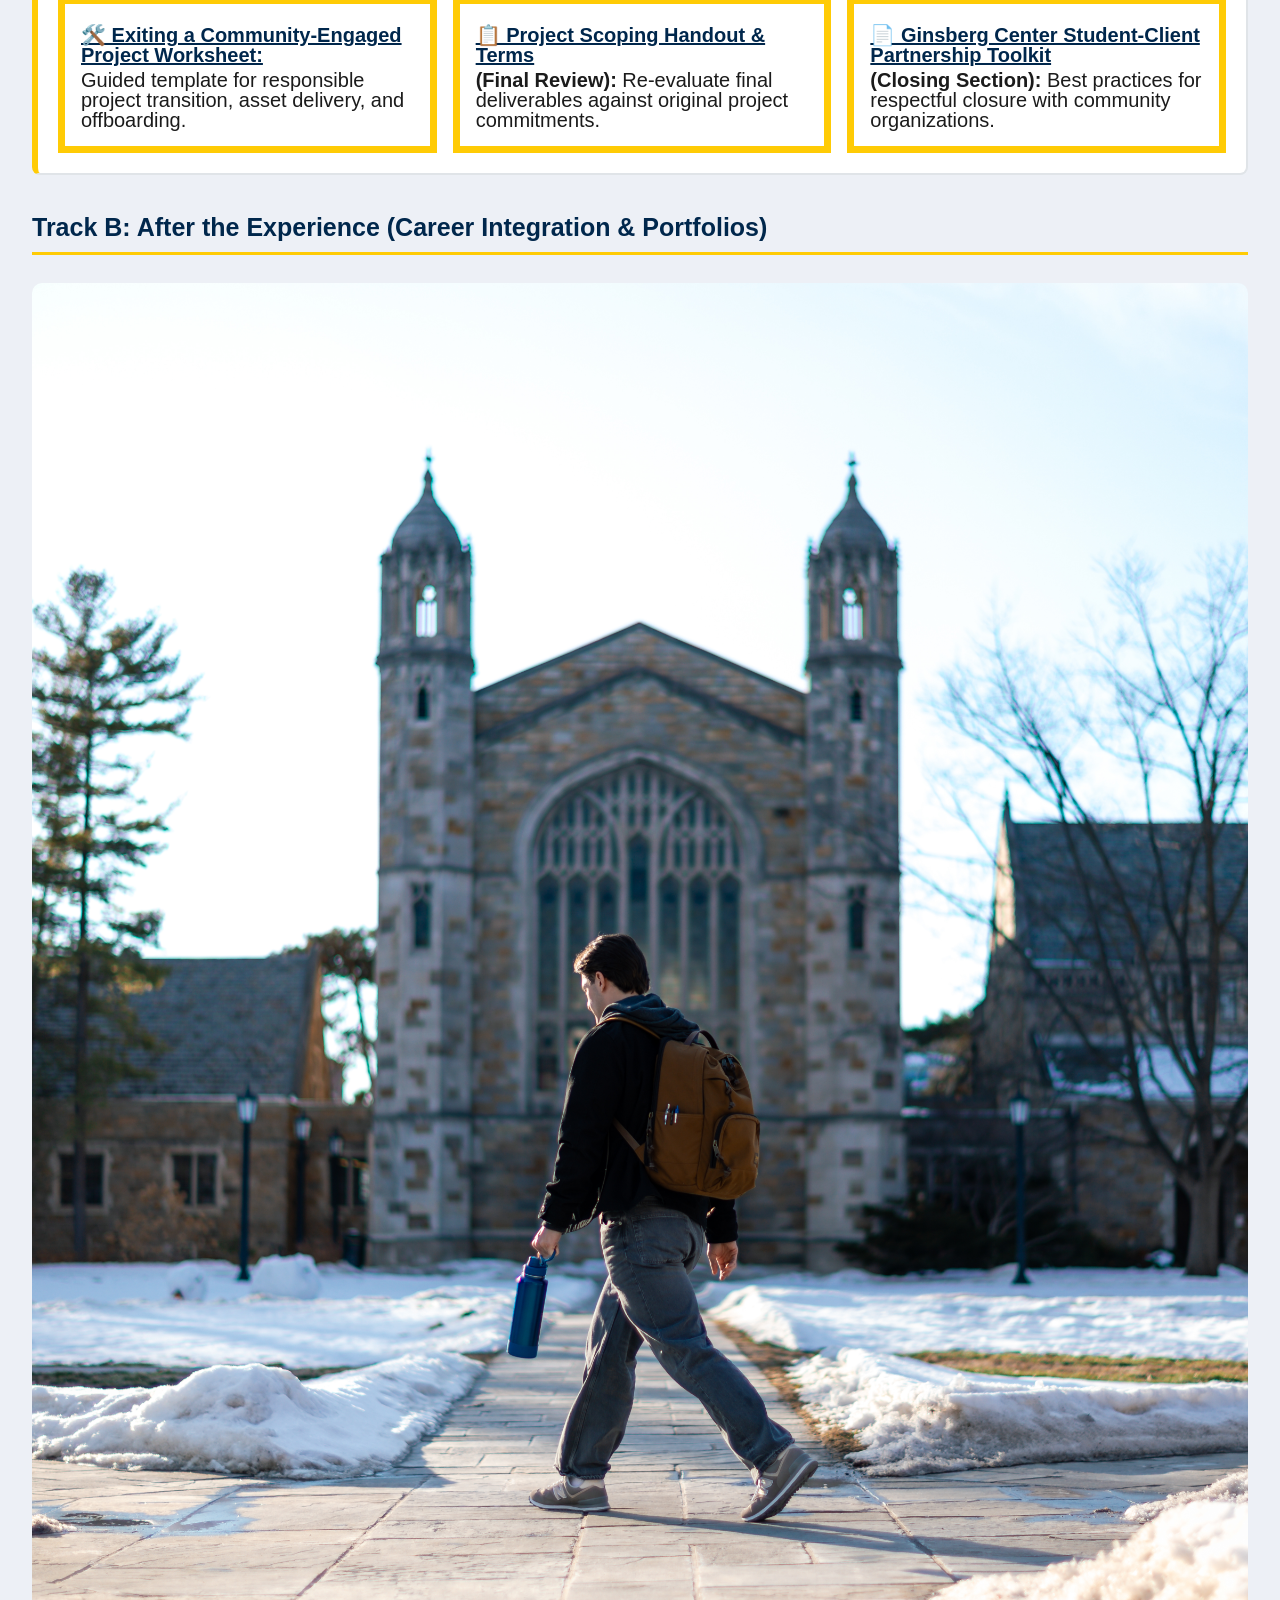
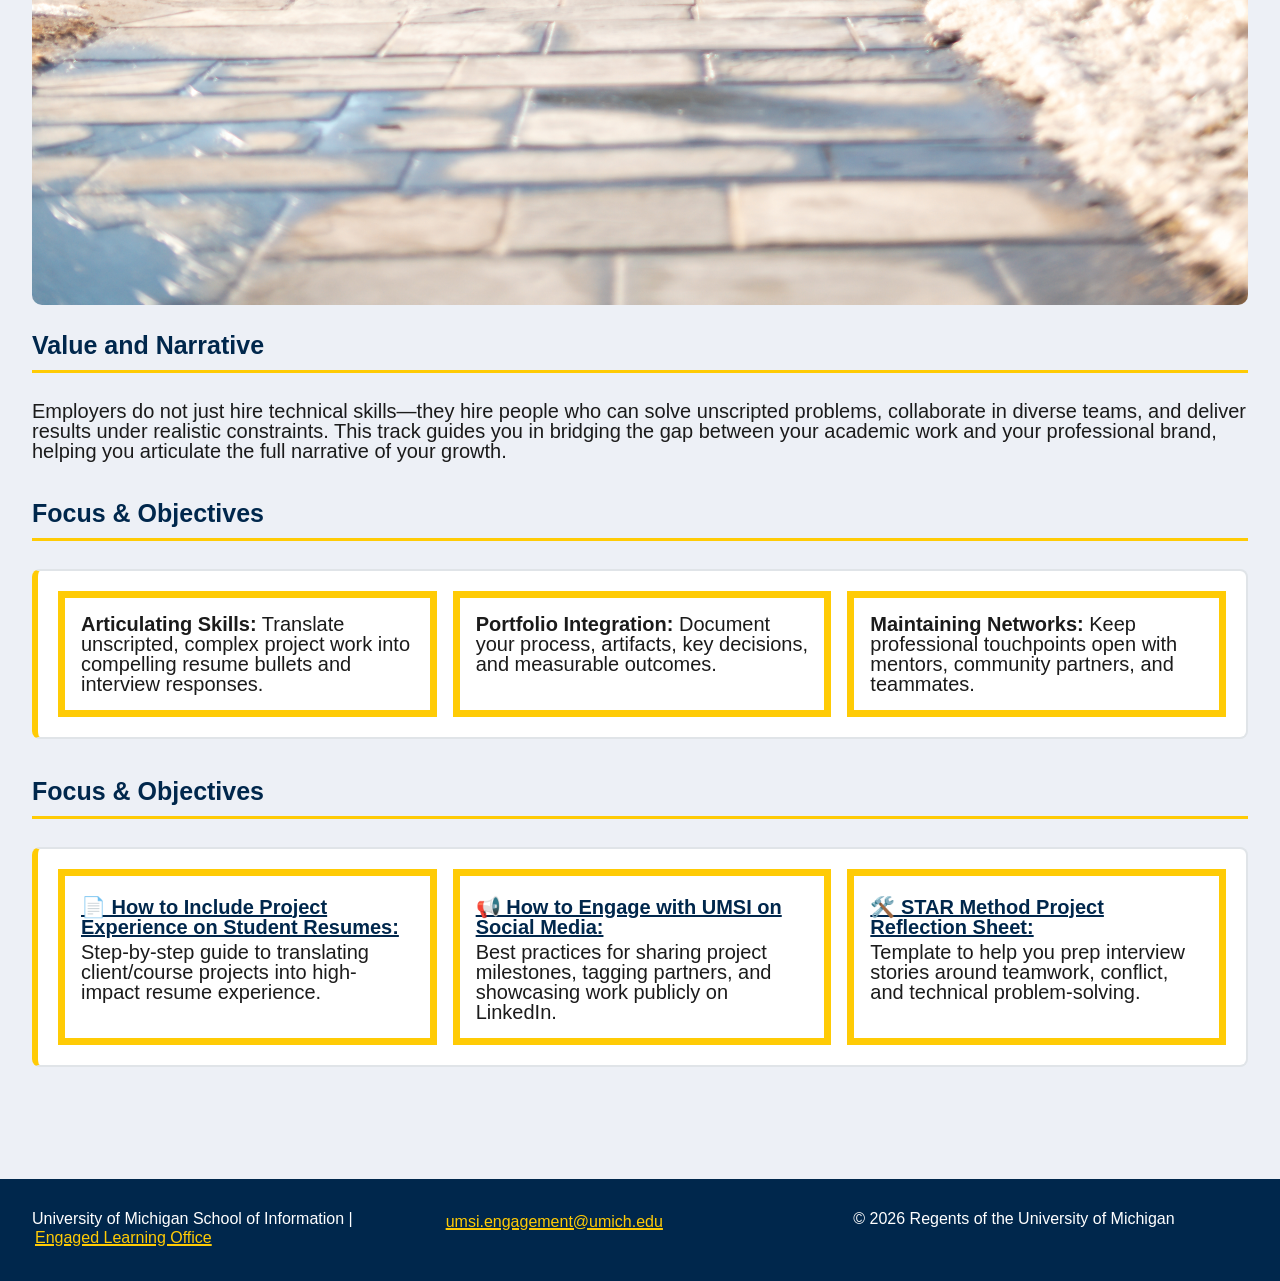
==== commit e5775efc: "Add files via upload" ====
--- a/ending.html
+++ b/ending.html
@@ -25,22 +25,13 @@
 
     </header>
     <main id="main">
-        <div class="reading-preferences">
+        <div class="background-preference">
             <h2>Reading Preferences</h2>
             <p>Choose a background color for a comfortable reading experience.</p>
-    
             <div class="color-buttons">
-                <button type="button" onclick="changeBackground('#ffffff')">
-                    White
-                </button>
-    
-                <button type="button" onclick="changeBackground('#fff4d5')">
-                    Soft Cream
-                </button>
-    
-                <button type="button" onclick="changeBackground('#e8edf2')">
-                    Light Gray
-                </button>
+                <button type="button" onclick="changeBackground('#ffffff')"> White </button>
+                <button type="button" onclick="changeBackground('#fff4d5')"> Soft Cream </button>
+                <button type="button" onclick="changeBackground('#e8edf2')"> Light Gray </button>
             </div>
         </div>
 
@@ -140,7 +131,7 @@
             document.getElementById("year").innerHTML = new Date().getFullYear();
         </script>
     </footer>
-    
+
     <script>
         function changeBackground(color) {
             document.querySelector("body").style.backgroundColor = color;
--- a/css/style.css
+++ b/css/style.css
@@ -348,20 +348,15 @@
   }
 }
 
-/* tablet view */
-@media screen and (min-width: 768px) {
-
+/* desktop view */
+@media screen and (min-width: 1024px) {
   nav ul {
-    grid-template-columns: repeat(4, minmax(0, 1fr));
+    grid-template-columns: repeat(4, 1fr);
   }
 
   nav a {
+    text-align: center;
     min-height: 72px;
-    text-align: center;
-  }
-
-  header img {
-    width: 175px;
   }
 
   header h1 {
@@ -373,47 +368,8 @@
     width: 100%;
     max-width: none;
     margin: 0;
-    padding: 24px;
+    padding: 32px;
     box-sizing: border-box;
-  }
-
-  main section {
-    grid-template-columns: repeat(2, minmax(0, 1fr));
-    gap: 24px;
-  }
-
-  main section > h2,
-  main section > p {
-    grid-column: 1 / -1;
-  }
-
-  main section > img {
-    grid-column: 1 / -1;
-    width: 100%;
-    max-width: 100%;
-    height: auto;
-    justify-self: center;
-  }
-
-  main section > ul:not(article ul) {
-    grid-template-columns: repeat(2, minmax(0, 1fr));
-  }
-
-  article {
-    padding: 18px;
-  }
-
-  footer {
-    grid-template-columns: repeat(2, minmax(0, 1fr));
-    padding: 28px 24px;
-  }
-}
-/* 
-/* desktop view */
-@media screen and (min-width: 1024px) {
-
-  main {
-    padding: 32px;
   }
 
   main section {
@@ -421,8 +377,7 @@
     gap: 28px;
   }
 
-  main section > h2, main section > p, main section > img, main section > ul,
-  main section > ol, main section > iframe {
+  main section > h2, main section > p, main section > img, main section > ul, main section > ol, main section > iframe {
     grid-column: 1 / -1;
   }
 
@@ -431,14 +386,14 @@
   }
 
   article {
-      padding: 22px;
+    padding: 22px;
   }
 
   footer {
     grid-template-columns: repeat(3, minmax(0, 1fr));
     padding: 32px;
   }
-} 
+}
 
 /* 404 Page */
 .main-four {
@@ -488,74 +443,58 @@
 }
 
 /* javascript part of project */
-.stage-finder {
-  border: 4px solid #00274c;
-  border-radius: 10px;
-  padding: 24px;
-}
-
-.stage-finder-content {
-  display: grid;
-  grid-template-columns: 1fr;
-  gap: 16px;
-}
-
-.stage-finder label {
-  font-weight: 700;
-  color: #00274c;
-}
-
-.stage-finder select {
-  width: 100%;
-  padding: 12px;
+.reading-preferences {
+  background-color: #eef3f8;
+  border-left: 5px solid #ffcb05;
+  border-radius: 8px;
+  padding: 20px;
+  margin-bottom: 24px;
+}
+
+.reading-preferences h2 {
+  font-size: 20px;
+  margin-bottom: 8px;
+}
+
+.reading-preferences p {
+  font-size: 16px;
+  margin-bottom: 12px;
+}
+
+.color-buttons {
+  display: flex;
+  flex-wrap: wrap;
+  gap: 12px;
+}
+
+.color-buttons button {
+  padding: 10px 16px;
   border: 2px solid #00274c;
   border-radius: 6px;
-  background-color: white;
-  color: #00274c;
-  font: inherit;
-  font-size: 18px;
-}
-
-.stage-finder select:focus {
-  outline: 3px solid #ffcb05;
-  outline-offset: 3px;
-}
-
-#stage-result {
-  background-color: white;
-  border-left: 6px solid #ffcb05;
-  padding: 20px;
-  border-radius: 6px;
-}
-
-#stage-result h3 {
-  margin-bottom: 12px;
-}
-
-#stage-result p {
-  margin-bottom: 16px;
-}
-
-#stage-result a {
-  display: inline-block;
-  padding: 10px 16px;
-  background-color: #00274c;
-  color: white;
-  text-decoration: none;
+  color: #00274c;
+  font-size: 16px;
   font-weight: 700;
-  border-radius: 6px;
-}
-
-#stage-result a:hover {
-  background-color: #ffcb05;
-  color: #00274c;
-}
-
-#stage-result a:focus {
+  cursor: pointer;
+}
+
+.color-buttons button:nth-child(1) {
+  background-color: #ffffff;
+}
+
+.color-buttons button:nth-child(2) {
+  background-color: #fff4d5;
+}
+
+.color-buttons button:nth-child(3) {
+  background-color: #e8edf2;
+}
+
+.color-buttons button:hover {
+  border-color: #00274c;
+  box-shadow: 0 2px 6px rgba(0, 39, 76, 0.2);
+}
+
+.color-buttons button:focus-visible {
   outline: 3px solid #00274c;
   outline-offset: 3px;
-}
-
-main section.stage-finder {
-  grid-template-columns: 1fr;
-}
+}
